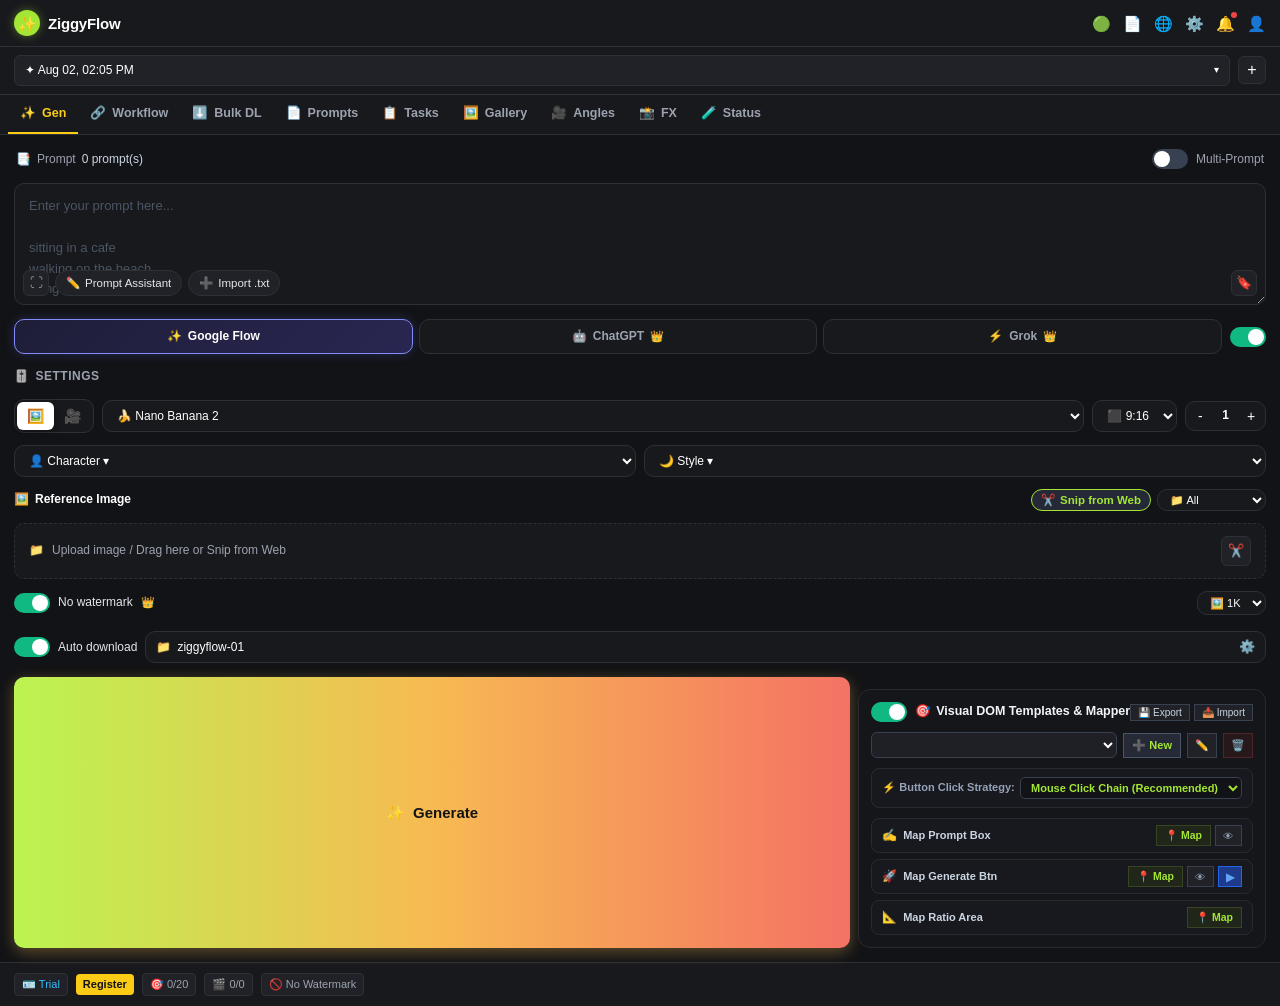
==== ui/index.html @ e0149fcb "Fix: Visual DOM Mapper message routing, true mouse event capture, and tab auto-focus" ====
<!DOCTYPE html>
<html lang="en">
<head>
  <meta charset="UTF-8" />
  <meta name="viewport" content="width=device-width, initial-scale=1.0" />
  <title>ZiggyFlow Pro</title>
  <link rel="stylesheet" href="css/app.css" />
  <link rel="stylesheet" href="css/workflow.css" />
</head>
<body>
  <!-- Header Bar -->
  <header class="app-header">
    <div class="brand-section">
      <div class="brand-icon">✨</div>
      <span class="brand-name">ZiggyFlow</span>
    </div>
    <div class="header-icons">
      <div class="header-icon-btn" id="hdr-btn-toggle" title="Flow Status">🟢</div>
      <div class="header-icon-btn" id="hdr-btn-docs" title="Logs / Presets">📄</div>
      <div class="header-icon-btn" id="hdr-btn-web" title="Web & Cloud Sync">🌐</div>
      <div class="header-icon-btn" id="hdr-btn-settings" title="Settings">⚙️</div>
      <div class="header-icon-btn" id="hdr-btn-bell" title="Notifications">
        🔔
        <div class="header-dot"></div>
      </div>
      <div class="header-icon-btn" id="hdr-btn-profile" title="Account Profile">👤</div>
    </div>
  </header>

  <!-- Project / Session Bar -->
  <div class="project-bar">
    <div class="project-dropdown" id="btn-project-dropdown">
      <span id="active-project-label">✦ Aug 02, 02:05 PM</span>
      <span style="font-size:10px;">▾</span>
    </div>
    <div class="btn-add-project" id="btn-create-project" title="Create / Open New Project">+</div>

    <!-- Floating Project Dropdown Menu -->
    <div class="project-dropdown-menu" id="project-dropdown-menu" style="display:none;"></div>
  </div>

  <!-- Warning Banners -->
  <div id="flow-tab-alert" class="banner-alert banner-warning" style="display:none;">
    <div style="display:flex;align-items:center;gap:6px;">
      <span>⚠️</span>
      <span id="flow-tab-alert-text">Detected 2 Flow tabs. Extension only works correctly with 1 tab.</span>
    </div>
    <div style="display:flex;align-items:center;gap:6px;">
      <button class="btn-alert-action" id="btn-close-duplicate-tabs">Close other tabs</button>
      <span class="btn-alert-close" id="btn-dismiss-tab-alert">✕</span>
    </div>
  </div>

  <!-- Main Navigation Tabs -->
  <nav class="main-nav-tabs">
    <div class="nav-tab-btn active" data-tab="gen">
      <span>✨</span>
      <span>Gen</span>
    </div>
    <div class="nav-tab-btn" data-tab="workflow">
      <span>🔗</span>
      <span>Workflow</span>
    </div>
    <div class="nav-tab-btn" data-tab="bulk">
      <span>⬇️</span>
      <span>Bulk DL</span>
    </div>
    <div class="nav-tab-btn" data-tab="prompts">
      <span>📄</span>
      <span>Prompts</span>
    </div>
    <div class="nav-tab-btn" data-tab="tasks">
      <span>📋</span>
      <span>Tasks</span>
    </div>
    <div class="nav-tab-btn" data-tab="gallery">
      <span>🖼️</span>
      <span>Gallery</span>
    </div>
    <div class="nav-tab-btn" data-tab="angles">
      <span>🎥</span>
      <span>Angles</span>
    </div>
    <div class="nav-tab-btn" data-tab="effects">
      <span>📸</span>
      <span>FX</span>
    </div>
    <div class="nav-tab-btn" data-tab="diagnostics">
      <span>🧪</span>
      <span>Status</span>
    </div>
  </nav>

  <!-- Content Panes -->
  <main class="tab-content-area">

    <!-- 1. GEN TAB (Matching ZiggyFlow Screenshot) -->
    <section id="tab-gen" class="tab-pane active">
      
      <!-- Prompt Header Row -->
      <div class="prompt-header-row">
        <div class="prompt-count-badge">
          <span>📑</span>
          <span>Prompt</span>
          <span id="prompt-count-label" style="color:#cbd5e1;">0 prompt(s)</span>
        </div>
        <div class="multi-prompt-toggle-wrap" id="multi-prompt-toggle-wrap">
          <div class="provider-toggle-switch" id="toggle-multi-prompt"></div>
          <span>Multi-Prompt</span>
        </div>
      </div>

      <!-- Prompt Textarea with Chips inside -->
      <div class="prompt-container">
        <textarea id="gen-prompt-input" class="prompt-textarea" placeholder="Enter your prompt here...&#10;&#10;sitting in a cafe&#10;walking on the beach&#10;flying in space"></textarea>
        
        <div class="prompt-toolbar">
          <div class="prompt-chips-left">
            <div class="chip-icon-only" id="chip-btn-snip" title="Snip Reference Image from Web">⛶</div>
            <div class="chip-btn" id="chip-btn-assistant">
              <span>✏️</span>
              <span>Prompt Assistant</span>
            </div>
            <div class="chip-btn" id="chip-btn-import">
              <span>➕</span>
              <span>Import .txt</span>
              <input type="file" id="gen-file-import" accept=".txt,.csv" style="display:none;" />
            </div>
          </div>
          <div class="chip-icon-only" id="chip-btn-save-tpl" title="Save as Prompt Template">🔖</div>
        </div>
      </div>

      <!-- Provider Row -->
      <div class="provider-row">
        <div class="provider-pills">
          <div class="provider-pill active active-flow" data-provider="flow">
            <span>✨</span>
            <span>Google Flow</span>
          </div>
          <div class="provider-pill" data-provider="chatgpt">
            <span>🤖</span>
            <span>ChatGPT</span>
            <span class="crown-badge">👑</span>
          </div>
          <div class="provider-pill" data-provider="grok">
            <span>⚡</span>
            <span>Grok</span>
            <span class="crown-badge">👑</span>
          </div>
        </div>
        <div class="provider-toggle-switch active" id="provider-auto-toggle" title="Auto Multi-AI Mode"></div>
      </div>

      <!-- Settings Section Header -->
      <div class="section-title">
        <span>🎚️</span>
        <span>Settings</span>
      </div>

      <!-- ============================================== -->
      <!-- A. IMAGE GENERATION CONTROLS (Active by default) -->
      <!-- ============================================== -->
      <div id="image-mode-controls" style="display:flex;flex-direction:column;gap:12px;">
        <!-- Row 1: Media Toggle, Model, Aspect Ratio, Stepper -->
        <div class="control-row">
          <div class="media-type-toggle">
            <button class="media-type-btn active" id="btn-type-image" title="Image Generation">🖼️</button>
            <button class="media-type-btn" id="btn-type-video-trigger" title="Video Generation">🎥</button>
          </div>

          <select class="select-control" id="select-model-image" style="flex:1;">
            <option value="Nano Banana 2" selected>🍌 Nano Banana 2</option>
            <option value="Nano Banana Pro">🍌 Nano Banana Pro</option>
            <option value="GPT Image 2">🤖 GPT Image 2</option>
            <option value="Grok Imagine">⚡ Grok Imagine</option>
          </select>

          <select class="select-control" id="select-aspect-ratio-image" style="width:85px;">
            <option value="9:16" selected>⬛ 9:16</option>
            <option value="16:9">⬛ 16:9</option>
            <option value="1:1">⬛ 1:1</option>
            <option value="4:3">⬛ 4:3</option>
            <option value="21:9">⬛ 21:9</option>
          </select>

          <div class="stepper-control">
            <button class="stepper-btn" id="stepper-minus-img">-</button>
            <span class="stepper-val" id="stepper-value-img">1</span>
            <button class="stepper-btn" id="stepper-plus-img">+</button>
          </div>
        </div>

        <!-- Row 2: Character & Style -->
        <div class="control-row">
          <select class="select-control" id="select-character-image" style="flex:1;">
            <option value="">👤 Character ▾</option>
            <option value="elder_isaac">Elder Isaac</option>
            <option value="cyberpunk_girl">Cyberpunk Operative</option>
            <option value="samurai">Ronin Samurai</option>
            <option value="astronaut">Space Explorer</option>
          </select>

          <select class="select-control" id="select-style-image" style="flex:1;">
            <option value="">🌙 Style ▾</option>
            <option value="cinematic">Cinematic 35mm</option>
            <option value="neon_cyberpunk">Neon Cyberpunk</option>
            <option value="ghibli">Studio Ghibli</option>
            <option value="photorealistic">8K Photorealism</option>
            <option value="dark_fantasy">Dark Fantasy</option>
          </select>
        </div>

        <!-- Row 3: Reference Images Dropzone -->
        <div class="reference-section-header">
          <div style="font-size:12px;font-weight:700;display:flex;align-items:center;gap:6px;">
            <span>🖼️</span>
            <span>Reference Image</span>
          </div>
          <div style="display:flex;align-items:center;gap:6px;">
            <button class="chip-btn" id="btn-snip-reference-img" style="background:#252836;border-color:#a3e635;color:#a3e635;padding:3px 9px;font-weight:700;" title="Snip Reference Image from Web">
              <span>✂️</span>
              <span>Snip from Web</span>
            </button>
            <select class="select-control" id="select-album-filter-img" style="padding:3px 8px;font-size:11px;">
              <option value="All">📁 All</option>
              <option value="Default">📁 Default</option>
              <option value="Characters">📁 Characters</option>
            </select>
          </div>
        </div>

        <div class="dropzone-box" id="dropzone-upload-img">
          <div class="dropzone-text" id="dropzone-content-img">
            <span>📁</span>
            <span id="dropzone-label-img">Upload image / Drag here or Snip from Web</span>
            <input type="file" id="dropzone-file-input-img" accept="image/*" style="display:none;" />
          </div>
          <div style="display:flex;gap:6px;align-items:center;">
            <div class="dropzone-snip-btn" id="dropzone-snip-btn-img" title="Snip from Web Page">✂️</div>
          </div>
        </div>

        <!-- Row 4: Download Settings Bar -->
        <div class="download-bar">
          <div class="toggle-switch-wrapper">
            <div class="provider-toggle-switch active" id="toggle-watermark-img"></div>
            <span>No watermark</span>
            <span class="crown-badge">👑</span>
          </div>

          <select class="select-control" id="select-resolution-img" style="padding:4px 8px;font-size:11px;">
            <option value="1K" selected>🖼️ 1K</option>
            <option value="2K">🖼️ 2K</option>
            <option value="4K">🖼️ 4K</option>
          </select>
        </div>
      </div>

      <!-- ============================================== -->
      <!-- B. VIDEO GENERATION CONTROLS (Active when Video chosen) -->
      <!-- ============================================== -->
      <div id="video-mode-controls" style="display:none;flex-direction:column;gap:12px;">
        <!-- Row 1: Media Toggle & Video Model -->
        <div class="control-row">
          <div class="media-type-toggle">
            <button class="media-type-btn" id="btn-type-image-trigger" title="Image Generation">🖼️</button>
            <button class="media-type-btn active" id="btn-type-video" title="Video Generation">🎥</button>
          </div>

          <select class="select-control" id="select-model-video" style="flex:1;">
            <option value="Omni Flash" selected>Omni Flash</option>
            <option value="Veo 3.1 Quality">Veo 3.1 Quality</option>
            <option value="Veo 3.1 Fast">Veo 3.1 Fast</option>
            <option value="Veo 3.1 Lite">Veo 3.1 Lite</option>
            <option value="Grok Aurora Video">Grok Aurora Video</option>
          </select>
        </div>

        <!-- Row 2: Framing Mode, Duration, Aspect Ratio, Stepper -->
        <div class="control-row">
          <select class="select-control" id="select-framing-mode" style="flex:1;">
            <option value="Frames" selected>Frames ▾</option>
            <option value="Text-to-Video">Text to Video</option>
            <option value="Image-to-Video">Image to Video</option>
            <option value="Extend">Extend Clip</option>
          </select>

          <select class="select-control" id="select-duration" style="width:70px;">
            <option value="4s">4s</option>
            <option value="6s" selected>6s</option>
            <option value="8s">8s</option>
            <option value="10s">10s</option>
            <option value="12s">12s</option>
          </select>

          <select class="select-control" id="select-aspect-ratio-video" style="width:85px;">
            <option value="9:16" selected>⬛ 9:16</option>
            <option value="16:9">⬛ 16:9</option>
            <option value="1:1">⬛ 1:1</option>
            <option value="21:9">⬛ 21:9</option>
          </select>

          <div class="stepper-control">
            <button class="stepper-btn" id="stepper-minus-vid">-</button>
            <span class="stepper-val" id="stepper-value-vid">1</span>
            <button class="stepper-btn" id="stepper-plus-vid">+</button>
          </div>
        </div>

        <!-- Row 3: Character, Voice, Style -->
        <div class="control-row">
          <select class="select-control" id="select-character-video" style="flex:1;">
            <option value="">👤 Character ▾</option>
            <option value="elder_isaac">Elder Isaac</option>
            <option value="cyberpunk_girl">Cyberpunk Heroine</option>
            <option value="samurai">Ronin Samurai</option>
            <option value="astronaut">Space Explorer</option>
          </select>

          <select class="select-control" id="select-voice-video" style="flex:1;">
            <option value="random">🔊 Random voice ▾</option>
            <option value="male_narrator">🎙️ Male Narrator</option>
            <option value="female_cinematic">🎙️ Female Cinematic</option>
            <option value="deep_voice">🎙️ Deep Dramatic</option>
            <option value="whisper">🎙️ Soft Whisper</option>
            <option value="energetic">🎙️ Energetic Host</option>
          </select>

          <select class="select-control" id="select-style-video" style="flex:1;">
            <option value="">🌙 Style ▾</option>
            <option value="cinematic">Cinematic 35mm</option>
            <option value="neon_cyberpunk">Neon Cyberpunk</option>
            <option value="ghibli">Studio Ghibli</option>
            <option value="photorealistic">8K Photorealism</option>
            <option value="dark_fantasy">Dark Fantasy</option>
          </select>
        </div>

        <!-- Video Frames Section -->
        <div class="reference-section-header">
          <div style="font-size:12px;font-weight:700;display:flex;align-items:center;gap:6px;">
            <span>🎞️</span>
            <span>Video Frames & Reference</span>
          </div>
          <div style="display:flex;align-items:center;gap:6px;">
            <button class="chip-btn" id="btn-snip-reference-vid" style="background:#252836;border-color:#a3e635;color:#a3e635;padding:3px 9px;font-weight:700;" title="Snip Reference Image from Web">
              <span>✂️</span>
              <span>Snip from Web</span>
            </button>
          </div>
        </div>

        <div style="font-size:11.5px;color:var(--text-gray);margin-top:-6px;">
          Reference Images (<span id="ref-image-count-vid">0</span>)
        </div>

        <!-- Main Video Reference Dropzone -->
        <div class="dropzone-box" id="dropzone-upload-vid">
          <div class="dropzone-text" id="dropzone-content-vid">
            <span>📁</span>
            <span id="dropzone-label-vid">Upload reference / Drag here or Snip from Web</span>
            <input type="file" id="dropzone-file-input-vid" accept="image/*" style="display:none;" />
          </div>
          <div style="display:flex;gap:6px;align-items:center;">
            <div class="dropzone-snip-btn" id="dropzone-snip-btn-vid" title="Snip from Web Page">✂️</div>
          </div>
        </div>

        <!-- START & END Keyframe Box Row -->
        <div class="keyframe-row">
          <!-- START FRAME -->
          <div class="keyframe-box">
            <div class="keyframe-header">
              <span>⛶ START</span>
            </div>
            <div class="keyframe-dashed-slot" id="slot-start-frame">
              <span style="font-size:14px;">➕</span>
              <span>Add</span>
              <input type="file" id="input-start-frame" accept="image/*" style="display:none;" />
            </div>
          </div>

          <!-- END FRAME -->
          <div class="keyframe-box">
            <div class="keyframe-header">
              <span>⛶ END</span>
            </div>
            <div class="keyframe-dashed-slot" id="slot-end-frame">
              <span style="font-size:14px;">➕</span>
              <span>Add</span>
              <input type="file" id="input-end-frame" accept="image/*" style="display:none;" />
            </div>
          </div>
        </div>

        <!-- Video Download Bar -->
        <div class="download-bar">
          <div class="toggle-switch-wrapper">
            <div class="provider-toggle-switch active" id="toggle-watermark-vid"></div>
            <span>No watermark</span>
            <span class="crown-badge">👑</span>
          </div>

          <select class="select-control" id="select-resolution-vid" style="padding:4px 8px;font-size:11px;">
            <option value="720p">🎥 720p</option>
            <option value="1080p">🎥 1080p</option>
            <option value="2K">🎥 2K</option>
            <option value="4K" selected>🎥 4K</option>
          </select>
        </div>
      </div>

      <!-- ============================================== -->
      <!-- C. SHARED AUTO-DOWNLOAD BAR (Interactive & Error-free) -->
      <!-- ============================================== -->
      <div class="download-bar" style="margin-top:2px;">
        <div class="toggle-switch-wrapper" id="toggle-auto-download-wrap">
          <div class="provider-toggle-switch active" id="toggle-auto-download"></div>
          <span>Auto download</span>
        </div>

        <div class="folder-input-pill">
          <span>📁</span>
          <input type="text" id="input-subfolder" value="ziggyflow-01" placeholder="Folder name..." />
          <span style="cursor:pointer;font-size:13px;" id="btn-folder-settings" title="Folder Settings">⚙️</span>
        </div>
      </div>

      <!-- Subfolder Settings Drawer (Toggled by ⚙️) -->
      <div id="subfolder-settings-drawer" class="subfolder-settings-drawer" style="display:none;">
        <div style="font-weight:700;display:flex;justify-content:space-between;">
          <span>📁 Download Organization Settings</span>
          <span style="cursor:pointer;" id="btn-close-drawer">✕</span>
        </div>
        <div>
          <label style="color:var(--text-gray);font-size:11px;">Naming Template:</label>
          <input type="text" id="input-naming-template" value="[Date]_[Project]_[Prompt]_[Index]" class="select-control" style="width:100%;margin-top:4px;" />
        </div>
        <div style="display:flex;gap:8px;">
          <button class="btn btn-sm btn-primary" id="btn-save-drawer-settings" style="flex:1;">Save Settings</button>
        </div>
      </div>

      <!-- Big Glowing Generate & Stop Button Group -->
      <div style="display:flex;gap:8px;align-items:stretch;">
        <button class="btn-generate-main" id="btn-generate-main" style="flex:1;">
          <span>✨</span>
          <span id="btn-generate-text">Generate</span>
        </button>
        <button class="btn-stop-main" id="btn-stop-main" title="Stop & Cancel Generation" style="display:none;">
          <span>⏹️</span>
          <span>Stop</span>
        </button>
      <!-- Visual DOM Template & Element Mapper Studio -->
      <div class="element-mapper-box" style="background:#15161a;border:1px solid #282a32;border-radius:12px;padding:12px;margin-top:12px;display:flex;flex-direction:column;gap:10px;">
        <div style="display:flex;justify-content:space-between;align-items:center;">
          <div style="display:flex;align-items:center;gap:8px;">
            <div class="provider-toggle-switch active" id="toggle-manual-mapping" title="Turn ON/OFF Custom DOM Mapping"></div>
            <span style="font-size:12.5px;font-weight:700;color:#f1f5f9;display:flex;align-items:center;gap:5px;">
              <span>🎯</span> <span>Visual DOM Templates & Mapper</span>
            </span>
          </div>
          <div style="display:flex;gap:4px;">
            <button class="btn btn-sm" id="btn-export-templates" style="background:#202227;border:1px solid #374151;color:#cbd5e1;padding:2px 7px;font-size:10px;cursor:pointer;" title="Export Templates JSON">💾 Export</button>
            <button class="btn btn-sm" id="btn-import-templates" style="background:#202227;border:1px solid #374151;color:#cbd5e1;padding:2px 7px;font-size:10px;cursor:pointer;" title="Import Templates JSON">📥 Import</button>
          </div>
        </div>
        
        <div id="manual-mapping-controls" style="display:flex;flex-direction:column;gap:10px;">
          <!-- Template Selector Bar -->
          <div style="display:flex;gap:6px;align-items:center;">
            <select id="select-dom-template" class="select-control" style="flex:1;font-size:11.5px;padding:5px 8px;background:#1e2026;border:1px solid #374151;color:#fff;border-radius:6px;"></select>
            <button class="btn btn-sm" id="btn-new-template" style="background:#262a36;border:1px solid #475569;color:#a3e635;padding:5px 8px;font-size:11px;font-weight:700;cursor:pointer;" title="Create New Template">➕ New</button>
            <button class="btn btn-sm" id="btn-rename-template" style="background:#202227;border:1px solid #374151;color:#94a3b8;padding:5px 7px;font-size:11px;cursor:pointer;" title="Rename Template">✏️</button>
            <button class="btn btn-sm" id="btn-delete-template" style="background:#27181c;border:1px solid #4d252a;color:#ef4444;padding:5px 7px;font-size:11px;cursor:pointer;" title="Delete Template">🗑️</button>
          </div>

          <!-- Click Strategy Selector -->
          <div style="background:#18191f;border:1px solid #282a32;border-radius:8px;padding:8px 10px;display:flex;justify-content:space-between;align-items:center;">
            <span style="font-size:11px;color:#94a3b8;font-weight:600;">⚡ Button Click Strategy:</span>
            <select id="select-click-strategy" style="background:#121316;border:1px solid #374151;color:#a3e635;font-size:11px;font-weight:700;border-radius:5px;padding:3px 6px;">
              <option value="standard">Mouse Click Chain (Recommended)</option>
              <option value="coords">Physical Coordinate Click (X,Y %)</option>
              <option value="enter">Keyboard Enter Keystroke</option>
              <option value="double">Double Click / Trigger</option>
            </select>
          </div>

          <!-- Mapping Slots Rows -->
          <div style="display:flex;flex-direction:column;gap:6px;">
            <!-- Slot 1: Prompt Box -->
            <div style="background:#18191f;border:1px solid #282a32;border-radius:8px;padding:6px 10px;display:flex;justify-content:space-between;align-items:center;">
              <div style="display:flex;align-items:center;gap:6px;overflow:hidden;">
                <span style="font-size:12px;">✍️</span>
                <span id="label-mapped-prompt" style="font-size:11px;font-weight:600;color:#cbd5e1;white-space:nowrap;overflow:hidden;text-overflow:ellipsis;max-width:140px;">Map Prompt Box</span>
              </div>
              <div style="display:flex;gap:4px;">
                <button class="btn btn-sm" id="btn-pick-prompt" style="background:#202619;border:1px solid #384523;color:#a3e635;padding:3px 8px;font-size:10.5px;font-weight:700;cursor:pointer;">📍 Map</button>
                <button class="btn btn-sm" id="btn-test-highlight-prompt" style="background:#202227;border:1px solid #374151;color:#94a3b8;padding:3px 7px;font-size:10.5px;cursor:pointer;" title="Test Highlight on page">👁</button>
              </div>
            </div>

            <!-- Slot 2: Generate Button -->
            <div style="background:#18191f;border:1px solid #282a32;border-radius:8px;padding:6px 10px;display:flex;justify-content:space-between;align-items:center;">
              <div style="display:flex;align-items:center;gap:6px;overflow:hidden;">
                <span style="font-size:12px;">🚀</span>
                <span id="label-mapped-generate" style="font-size:11px;font-weight:600;color:#cbd5e1;white-space:nowrap;overflow:hidden;text-overflow:ellipsis;max-width:140px;">Map Generate Btn</span>
              </div>
              <div style="display:flex;gap:4px;">
                <button class="btn btn-sm" id="btn-pick-generate" style="background:#202619;border:1px solid #384523;color:#a3e635;padding:3px 8px;font-size:10.5px;font-weight:700;cursor:pointer;">📍 Map</button>
                <button class="btn btn-sm" id="btn-test-highlight-gen" style="background:#202227;border:1px solid #374151;color:#94a3b8;padding:3px 7px;font-size:10.5px;cursor:pointer;" title="Test Highlight on page">👁</button>
                <button class="btn btn-sm" id="btn-test-click-gen" style="background:#1e3a8a;border:1px solid #2563eb;color:#60a5fa;padding:3px 7px;font-size:10.5px;font-weight:700;cursor:pointer;" title="Test Click button">▶</button>
              </div>
            </div>

            <!-- Slot 3: Aspect Ratio -->
            <div style="background:#18191f;border:1px solid #282a32;border-radius:8px;padding:6px 10px;display:flex;justify-content:space-between;align-items:center;">
              <div style="display:flex;align-items:center;gap:6px;overflow:hidden;">
                <span style="font-size:12px;">📐</span>
                <span id="label-mapped-ratio" style="font-size:11px;font-weight:600;color:#cbd5e1;white-space:nowrap;overflow:hidden;text-overflow:ellipsis;max-width:140px;">Map Ratio Area</span>
              </div>
              <div style="display:flex;gap:4px;">
                <button class="btn btn-sm" id="btn-pick-ratio" style="background:#202619;border:1px solid #384523;color:#a3e635;padding:3px 8px;font-size:10.5px;font-weight:700;cursor:pointer;">📍 Map</button>
              </div>
            </div>
          </div>
        </div>
      </div>
    </section>

    <!-- 2. WORKFLOW TAB -->
    <section id="tab-workflow" class="tab-pane">
      <div class="workflow-toolbar" style="margin-bottom:8px;">
        <div style="display:flex;gap:6px;">
          <button class="btn btn-sm btn-primary" id="wf-btn-add-node">➕ Add Node</button>
          <button class="btn btn-sm btn-secondary" id="wf-btn-clear">Clear</button>
          <button class="btn btn-sm btn-secondary" id="wf-btn-export">Export</button>
          <button class="btn btn-sm btn-secondary" id="wf-btn-import">Import</button>
        </div>
        <div style="display:flex;gap:6px;">
          <button class="btn btn-sm btn-secondary" id="wf-btn-sim-run">🧪 Test</button>
          <button class="btn btn-sm btn-success" id="wf-btn-run">▶ Run Live</button>
        </div>
      </div>

      <div class="node-palette" id="wf-palette" style="display:none;">
        <div style="font-size:11px;font-weight:700;color:#94a3b8;text-transform:uppercase;">Add Pipeline Node</div>
        <div class="palette-item" data-node-type="generator_flow">🎬 Google Flow (Omni Flash / Veo 3.1)</div>
        <div class="palette-item" data-node-type="generator_chatgpt">🎨 ChatGPT (GPT Image 2)</div>
        <div class="palette-item" data-node-type="generator_grok">⚡ Grok (Aurora Video)</div>
        <div class="palette-item" data-node-type="enhancer">🤖 AI Prompt Enhancer</div>
        <div class="palette-item" data-node-type="download">⬇️ Auto 4K Download</div>
      </div>

      <div class="workflow-pane-container">
        <div class="workflow-canvas-container" id="wf-canvas-container">
          <div class="workflow-canvas" id="wf-canvas">
            <svg class="workflow-svg-layer" id="wf-svg-layer"></svg>
          </div>
        </div>
      </div>
    </section>

    <!-- 3. BULK DOWNLOAD TAB -->
    <section id="tab-bulk" class="tab-pane">
      <div style="background:var(--bg-panel);border:1px solid var(--border-color);border-radius:10px;padding:12px;display:flex;flex-direction:column;gap:10px;">
        <div style="display:flex;justify-content:space-between;align-items:center;">
          <div style="font-weight:700;font-size:13px;">⬇️ Bulk 4K Media Harvester</div>
          <button class="btn btn-sm btn-primary" id="bulk-btn-scan">🔍 Scan Page Media</button>
        </div>
        <div style="display:flex;justify-content:space-between;align-items:center;border-top:1px solid var(--border-color);padding-top:8px;">
          <div style="display:flex;gap:6px;">
            <button class="btn btn-sm btn-secondary" id="bulk-btn-select-all">Select All</button>
            <button class="btn btn-sm btn-secondary" id="bulk-btn-deselect-all">Deselect</button>
          </div>
          <span class="badge" id="bulk-selected-count" style="background:#20283e;color:#38bdf8;">0 Selected</span>
        </div>
        <div class="folder-input-pill">
          <span>📁 Save into:</span>
          <input type="text" id="bulk-subfolder-input" value="ziggyflow-01" />
        </div>
        <div class="grid-2" id="bulk-media-grid" style="max-height:220px;overflow-y:auto;gap:8px;padding-right:2px;"></div>
        <button class="btn btn-success" id="bulk-btn-download-selected" style="width:100%;">
          ⬇️ Download All Selected Media (4K)
        </button>
        <div id="bulk-download-progress" style="font-size:11px;color:var(--accent-green);text-align:center;font-weight:600;"></div>
      </div>
    </section>

    <!-- 4. PROMPTS TAB -->
    <section id="tab-prompts" class="tab-pane">
      <div style="display:flex;gap:8px;margin-bottom:10px;">
        <input type="text" id="tpl-search-input" class="select-control" style="flex:1;" placeholder="🔍 Search 100+ prompt templates..." />
      </div>
      <div class="grid-2" id="templates-grid" style="gap:10px;"></div>
    </section>

    <!-- 5. TASKS TAB -->
    <section id="tab-tasks" class="tab-pane">
      <div style="display:flex;justify-content:space-between;align-items:center;margin-bottom:10px;">
        <div style="font-weight:700;font-size:13px;">📋 Smart Tasks & Queue</div>
        <button class="btn btn-sm btn-success" id="task-btn-run-all">⚡ Run All</button>
      </div>
      <div id="smart-tasks-container"></div>
    </section>

    <!-- 6. GALLERY TAB -->
    <section id="tab-gallery" class="tab-pane">
      <div class="grid-3" id="album-gallery-grid" style="gap:10px;"></div>
    </section>

    <!-- 7. ANGLES TAB -->
    <section id="tab-angles" class="tab-pane">
      <div style="background:var(--bg-panel);border:1px solid var(--border-color);border-radius:10px;padding:12px;text-align:center;">
        <canvas id="angle-compass-canvas" width="280" height="160" style="background:#0b0f19;border-radius:8px;"></canvas>
        <button class="btn btn-primary" id="angle-btn-generate-batch" style="width:100%;margin-top:8px;">
          ⚡ Generate 8 Turnaround Angles
        </button>
      </div>
    </section>

    <!-- 8. FX TAB -->
    <section id="tab-effects" class="tab-pane">
      <div class="grid-2" id="fx-grid-container" style="gap:8px;"></div>
    </section>

    <!-- 9. STATUS TAB -->
    <section id="tab-diagnostics" class="tab-pane">
      <div style="background:var(--bg-panel);border:1px solid var(--border-color);border-radius:10px;padding:12px;">
        <div style="display:flex;justify-content:space-between;align-items:center;margin-bottom:10px;">
          <div style="font-weight:700;">🌐 Active AI Platform Detection</div>
          <div style="display:flex;gap:6px;">
            <button class="btn btn-sm btn-primary" id="diag-btn-force-connect">🔌 Connect Tab</button>
            <button class="btn btn-sm btn-secondary" id="diag-btn-refresh">🔄 Refresh</button>
          </div>
        </div>
        <div id="diag-status-container"></div>
      </div>

      <div style="background:var(--bg-panel);border:1px solid var(--border-color);border-radius:10px;padding:12px;margin-top:10px;">
        <div style="display:flex;justify-content:space-between;align-items:center;margin-bottom:8px;">
          <div style="font-weight:700;">🧪 Self-Diagnostics Suite</div>
          <button class="btn btn-sm btn-primary" id="diag-btn-self-test">Run Test</button>
        </div>
        <div id="diag-test-log" style="background:#0b0f19;border-radius:6px;padding:10px;min-height:100px;font-family:monospace;font-size:11px;color:#cbd5e1;max-height:160px;overflow-y:auto;"></div>
      </div>
    </section>

  </main>

  <!-- Bottom Status Footer Bar (Matching Screenshot) -->
  <footer class="app-footer-bar">
    <div class="footer-badges">
      <div class="footer-badge trial">🪪 Trial</div>
      <div class="footer-badge register" id="btn-register">Register</div>
      <div class="footer-badge" id="footer-gen-count">🎯 0/20</div>
      <div class="footer-badge" id="footer-video-count">🎬 0/0</div>
      <div class="footer-badge">🚫 No Watermark</div>
    </div>
  </footer>

  <!-- Confirm Run Modal (Matching TobyFlow Experience) -->
  <div id="modal-confirm-run" class="modal-backdrop" style="display:none;">
    <div class="modal-card">
      <div class="modal-header">
        <div style="display:flex;align-items:center;gap:8px;">
          <span style="font-weight:700;font-size:14px;color:#fff;">Confirm Run</span>
        </div>
        <span class="modal-close" id="btn-confirm-run-close">✕</span>
      </div>

      <div class="modal-body">
        <!-- Prompts Count Row -->
        <div class="confirm-row">
          <span class="confirm-label">Prompts</span>
          <span class="badge-prompts-count" id="confirm-prompts-count">1</span>
        </div>

        <!-- Provider Tag Row -->
        <div class="confirm-provider-card" id="confirm-provider-tag">
          <div style="display:flex;align-items:center;gap:6px;">
            <span style="color:#38bdf8;">✦</span>
            <span style="font-weight:700;color:#fff;" id="confirm-provider-name">Google Flow</span>
            <span class="badge-tag" id="confirm-media-type">Image</span>
          </div>
          <span class="badge-ready">✓ Ready</span>
        </div>

        <!-- Ratio Setting -->
        <div class="confirm-row">
          <span class="confirm-label">Ratio</span>
          <select class="confirm-select" id="confirm-select-ratio">
            <option value="16:9">⬛ 16:9</option>
            <option value="9:16">📱 9:16</option>
            <option value="1:1">⬛ 1:1</option>
            <option value="4:3">⬛ 4:3</option>
            <option value="3:4">📱 3:4</option>
            <option value="21:9">⬛ 21:9</option>
          </select>
        </div>

        <!-- Quantity Stepper -->
        <div class="confirm-row">
          <span class="confirm-label">Quantity</span>
          <div class="confirm-stepper">
            <button class="confirm-step-btn" id="confirm-stepper-minus">-</button>
            <span class="confirm-step-val" id="confirm-stepper-val">1</span>
            <button class="confirm-step-btn" id="confirm-stepper-plus">+</button>
          </div>
        </div>

        <!-- Download Option -->
        <div class="confirm-row">
          <span class="confirm-label">Download</span>
          <select class="confirm-select" id="confirm-select-download">
            <option value="No">No</option>
            <option value="Auto 4K" selected>Auto 4K</option>
            <option value="Auto 2K">Auto 2K</option>
            <option value="Auto Original">Auto Original</option>
          </select>
        </div>

        <!-- Flow Submit Mode Selection -->
        <div class="confirm-section-title">FLOW SUBMIT MODE</div>
        <div class="confirm-mode-grid">
          <button type="button" class="btn-mode-choice active" id="btn-mode-auto">
            <div class="mode-title">⚡ Auto submit</div>
            <div class="mode-desc">ZiggyFlow auto-clicks submit after filling prompt + refs</div>
          </button>
          <button type="button" class="btn-mode-choice" id="btn-mode-manual">
            <div class="mode-title">⏱ Manual Submit</div>
            <div class="mode-desc">You press Enter / click Submit on page with helper tooltip</div>
          </button>
        </div>
      </div>

      <div class="modal-footer">
        <button type="button" class="btn-modal-cancel" id="btn-confirm-run-cancel">Cancel</button>
        <button type="button" class="btn-modal-run" id="btn-confirm-run-execute">▷ Run</button>
      </div>
    </div>
  </div>

  <div id="toast-container"></div>

  <!-- Scripts -->
  <script src="js/bulk-downloader.js"></script>
  <script src="js/workflow-builder.js"></script>
  <script src="js/batch-generator.js"></script>
  <script src="js/smart-tasks.js"></script>
  <script src="js/prompt-templates.js"></script>
  <script src="js/album-manager.js"></script>
  <script src="js/multi-angle.js"></script>
  <script src="js/image-effects.js"></script>
  <script src="js/prompt-enhancer.js"></script>
  <script src="js/telegram-settings.js"></script>
  <script src="js/diagnostics.js"></script>
  <script src="js/settings.js"></script>
  <script src="js/dom-templates.js"></script>
  <script src="js/flow-connector.js"></script>
  <script src="js/app.js"></script>
</body>
</html>
---- ui/css/app.css ----
:root {
  --bg-dark: #121316;
  --bg-panel: #18191d;
  --bg-card: #202227;
  --bg-input: #151619;
  --bg-hover: #2a2c33;
  --border-color: #2e3038;
  --border-light: rgba(255, 255, 255, 0.08);
  --text-white: #ffffff;
  --text-gray: #9ca3af;
  --text-muted: #6b7280;
  --accent-green: #a3e635;
  --accent-yellow: #facc15;
  --accent-orange: #fb923c;
  --accent-purple: #a855f7;
  --accent-blue: #38bdf8;
  --btn-gradient: linear-gradient(90deg, #bbf451 0%, #f7ba52 50%, #f47264 100%);
  --radius-sm: 6px;
  --radius-md: 10px;
  --radius-lg: 14px;
}

* {
  box-sizing: border-box;
  margin: 0;
  padding: 0;
}

body {
  font-family: -apple-system, BlinkMacSystemFont, "Segoe UI", Roboto, "Helvetica Neue", Arial, sans-serif;
  background-color: var(--bg-dark);
  color: var(--text-white);
  min-height: 100vh;
  width: 100%;
  overflow-x: hidden;
  font-size: 13px;
  line-height: 1.4;
  user-select: none;
}

/* Scrollbar */
::-webkit-scrollbar {
  width: 5px;
  height: 5px;
}
::-webkit-scrollbar-track {
  background: var(--bg-dark);
}
::-webkit-scrollbar-thumb {
  background: #374151;
  border-radius: 4px;
}

/* App Header */
.app-header {
  background: var(--bg-panel);
  border-bottom: 1px solid var(--border-color);
  padding: 10px 14px;
  display: flex;
  align-items: center;
  justify-content: space-between;
}

.brand-section {
  display: flex;
  align-items: center;
  gap: 8px;
}

.brand-icon {
  width: 26px;
  height: 26px;
  border-radius: 50%;
  background: #a3e635;
  color: #121316;
  display: flex;
  align-items: center;
  justify-content: center;
  font-size: 15px;
  font-weight: 800;
  box-shadow: 0 0 10px rgba(163, 230, 53, 0.4);
}

.brand-name {
  font-size: 15px;
  font-weight: 700;
  color: #fff;
  letter-spacing: -0.2px;
}

.header-icons {
  display: flex;
  align-items: center;
  gap: 12px;
  color: var(--text-gray);
  font-size: 15px;
}

.header-icon-btn {
  cursor: pointer;
  transition: color 0.15s, transform 0.15s;
  display: flex;
  align-items: center;
  justify-content: center;
  position: relative;
}

.header-icon-btn:hover {
  color: #fff;
  transform: scale(1.08);
}

.header-dot {
  width: 6px;
  height: 6px;
  border-radius: 50%;
  background: #ef4444;
  position: absolute;
  top: -1px;
  right: -2px;
}

/* Project / Session Bar */
.project-bar {
  padding: 8px 14px;
  background: var(--bg-panel);
  display: flex;
  align-items: center;
  gap: 8px;
  border-bottom: 1px solid var(--border-color);
  position: relative;
}

.project-dropdown {
  flex: 1;
  background: var(--bg-card);
  border: 1px solid var(--border-color);
  color: #fff;
  padding: 6px 10px;
  border-radius: var(--radius-sm);
  font-size: 12px;
  font-weight: 500;
  display: flex;
  align-items: center;
  justify-content: space-between;
  cursor: pointer;
  transition: border-color 0.15s;
}

.project-dropdown:hover {
  border-color: #6366f1;
}

.project-dropdown-menu {
  position: absolute;
  top: 100%;
  left: 14px;
  right: 50px;
  background: #18191d;
  border: 1px solid #374151;
  border-radius: var(--radius-md);
  box-shadow: 0 12px 30px rgba(0, 0, 0, 0.7);
  z-index: 9999;
  display: flex;
  flex-direction: column;
  padding: 6px;
  gap: 4px;
  max-height: 220px;
  overflow-y: auto;
}

.project-menu-item {
  padding: 8px 10px;
  border-radius: 6px;
  font-size: 12px;
  color: #e5e7eb;
  cursor: pointer;
  display: flex;
  align-items: center;
  justify-content: space-between;
  transition: background 0.15s;
}

.project-menu-item:hover {
  background: #252836;
  color: #fff;
}

.project-menu-item.active {
  background: #1e293b;
  color: #a3e635;
  font-weight: 600;
}

.project-menu-item.new-project-item {
  border-top: 1px solid #2e3038;
  margin-top: 4px;
  padding-top: 8px;
  color: #38bdf8;
  font-weight: 600;
}

.btn-add-project {
  background: var(--bg-card);
  border: 1px solid var(--border-color);
  color: #fff;
  width: 28px;
  height: 28px;
  border-radius: var(--radius-sm);
  display: flex;
  align-items: center;
  justify-content: center;
  cursor: pointer;
  font-size: 16px;
}

.btn-add-project:hover {
  background: var(--bg-hover);
}

/* Alerts */
.banner-alert {
  padding: 8px 12px;
  font-size: 12px;
  display: flex;
  align-items: center;
  justify-content: space-between;
  gap: 8px;
  border-bottom: 1px solid rgba(0,0,0,0.2);
}

.banner-warning {
  background: rgba(180, 83, 9, 0.25);
  border-left: 3px solid #f59e0b;
  color: #fbbf24;
}

.btn-alert-action {
  background: #d97706;
  color: #fff;
  border: none;
  padding: 3px 8px;
  border-radius: 4px;
  font-size: 11px;
  font-weight: 600;
  cursor: pointer;
}

.btn-alert-close {
  cursor: pointer;
  opacity: 0.7;
  font-size: 14px;
}

.btn-alert-close:hover {
  opacity: 1;
}

/* Main Navigation Tabs */
.main-nav-tabs {
  display: flex;
  align-items: center;
  background: var(--bg-panel);
  border-bottom: 1px solid var(--border-color);
  padding: 0 8px;
  overflow-x: auto;
}

.nav-tab-btn {
  display: flex;
  align-items: center;
  gap: 6px;
  padding: 10px 12px;
  font-size: 12.5px;
  font-weight: 600;
  color: var(--text-gray);
  cursor: pointer;
  border-bottom: 2px solid transparent;
  white-space: nowrap;
  transition: all 0.15s;
}

.nav-tab-btn:hover {
  color: #fff;
}

.nav-tab-btn.active {
  color: var(--accent-yellow);
  border-bottom-color: var(--accent-yellow);
}

/* Tab Views */
.tab-content-area {
  padding: 14px;
  display: flex;
  flex-direction: column;
  gap: 14px;
}

.tab-pane {
  display: none;
}

.tab-pane.active {
  display: flex;
  flex-direction: column;
  gap: 14px;
}

/* Prompt Header Row */
.prompt-header-row {
  display: flex;
  align-items: center;
  justify-content: space-between;
  font-size: 12px;
  color: var(--text-gray);
  padding: 0 2px;
}

.prompt-count-badge {
  display: flex;
  align-items: center;
  gap: 6px;
  font-weight: 500;
}

.multi-prompt-toggle-wrap {
  display: flex;
  align-items: center;
  gap: 8px;
  cursor: pointer;
}

/* Prompt Box Area */
.prompt-container {
  background: var(--bg-panel);
  border: 1px solid var(--border-color);
  border-radius: var(--radius-md);
  position: relative;
  display: flex;
  flex-direction: column;
  overflow: hidden;
}

.prompt-container:focus-within {
  border-color: #4b5563;
}

.prompt-textarea {
  width: 100%;
  background: transparent;
  border: none;
  color: #fff;
  padding: 12px 14px 44px 14px;
  font-size: 13px;
  line-height: 1.5;
  resize: vertical;
  min-height: 120px;
  outline: none;
  font-family: inherit;
}

.prompt-textarea::placeholder {
  color: #4b5563;
  line-height: 1.6;
}

.prompt-toolbar {
  position: absolute;
  bottom: 8px;
  left: 8px;
  right: 8px;
  display: flex;
  align-items: center;
  justify-content: space-between;
}

.prompt-chips-left {
  display: flex;
  align-items: center;
  gap: 6px;
}

.chip-btn {
  background: var(--bg-card);
  border: 1px solid var(--border-color);
  color: #e5e7eb;
  padding: 4px 10px;
  border-radius: 9999px;
  font-size: 11.5px;
  font-weight: 500;
  display: flex;
  align-items: center;
  gap: 5px;
  cursor: pointer;
  transition: all 0.15s;
}

.chip-btn:hover {
  background: var(--bg-hover);
  color: #fff;
  border-color: #4b5563;
}

.chip-icon-only {
  width: 26px;
  height: 26px;
  border-radius: var(--radius-sm);
  background: var(--bg-card);
  border: 1px solid var(--border-color);
  color: var(--text-gray);
  display: flex;
  align-items: center;
  justify-content: center;
  cursor: pointer;
}

.chip-icon-only:hover {
  color: #fff;
  background: var(--bg-hover);
}

/* Provider Selector Bar */
.provider-row {
  display: flex;
  align-items: center;
  gap: 8px;
}

.provider-pills {
  flex: 1;
  display: flex;
  gap: 6px;
}

.provider-pill {
  flex: 1;
  padding: 8px 6px;
  border-radius: var(--radius-md);
  background: var(--bg-panel);
  border: 1px solid var(--border-color);
  color: var(--text-gray);
  font-size: 12px;
  font-weight: 600;
  display: flex;
  align-items: center;
  justify-content: center;
  gap: 6px;
  cursor: pointer;
  transition: all 0.15s;
}

.provider-pill:hover {
  background: var(--bg-card);
  color: #fff;
}

.provider-pill.active {
  background: #252836;
  border-color: #6366f1;
  color: #fff;
  box-shadow: 0 0 12px rgba(99, 102, 241, 0.25);
}

.provider-pill.active-flow {
  background: linear-gradient(135deg, #1e1e38 0%, #292652 100%);
  border-color: #818cf8;
  color: #fff;
}

.crown-badge {
  font-size: 11px;
  color: #fbbf24;
}

/* Modern Switch */
.provider-toggle-switch {
  width: 36px;
  height: 20px;
  background: #374151;
  border-radius: 9999px;
  position: relative;
  cursor: pointer;
  transition: background 0.2s;
}

.provider-toggle-switch::after {
  content: "";
  position: absolute;
  top: 2px;
  left: 2px;
  width: 16px;
  height: 16px;
  background: #fff;
  border-radius: 50%;
  transition: transform 0.2s;
}

.provider-toggle-switch.active {
  background: #10b981;
}

.provider-toggle-switch.active::after {
  transform: translateX(16px);
}

/* Section Header */
.section-title {
  font-size: 12px;
  font-weight: 600;
  color: var(--text-gray);
  display: flex;
  align-items: center;
  gap: 6px;
  text-transform: uppercase;
  letter-spacing: 0.5px;
}

/* Control Rows */
.control-row {
  display: flex;
  align-items: center;
  gap: 8px;
  flex-wrap: wrap;
}

.media-type-toggle {
  display: flex;
  background: var(--bg-panel);
  border: 1px solid var(--border-color);
  border-radius: var(--radius-md);
  padding: 2px;
}

.media-type-btn {
  padding: 6px 10px;
  border-radius: var(--radius-sm);
  color: var(--text-gray);
  font-size: 14px;
  cursor: pointer;
  border: none;
  background: transparent;
  display: flex;
  align-items: center;
  justify-content: center;
  transition: all 0.15s;
}

.media-type-btn.active {
  background: #ffffff;
  color: #121316;
  box-shadow: 0 2px 6px rgba(0,0,0,0.3);
}

.select-control {
  background: var(--bg-panel);
  border: 1px solid var(--border-color);
  color: #fff;
  padding: 7px 10px;
  border-radius: var(--radius-md);
  font-size: 12px;
  font-weight: 500;
  outline: none;
  cursor: pointer;
}

.select-control:focus {
  border-color: #6366f1;
}

.stepper-control {
  display: flex;
  align-items: center;
  background: var(--bg-panel);
  border: 1px solid var(--border-color);
  border-radius: var(--radius-md);
  overflow: hidden;
}

.stepper-btn {
  width: 28px;
  height: 28px;
  background: transparent;
  border: none;
  color: #fff;
  cursor: pointer;
  display: flex;
  align-items: center;
  justify-content: center;
  font-size: 14px;
}

.stepper-btn:hover {
  background: var(--bg-hover);
}

.stepper-val {
  padding: 0 8px;
  font-size: 12px;
  font-weight: 600;
  color: #fff;
}

/* Video Keyframes START & END Row */
.keyframe-row {
  display: grid;
  grid-template-columns: 1fr 1fr;
  gap: 10px;
}

.keyframe-box {
  background: var(--bg-panel);
  border: 1px solid var(--border-color);
  border-radius: var(--radius-md);
  padding: 10px;
  display: flex;
  flex-direction: column;
  gap: 6px;
}

.keyframe-header {
  font-size: 11px;
  font-weight: 700;
  color: var(--text-gray);
  display: flex;
  align-items: center;
  justify-content: space-between;
}

.keyframe-dashed-slot {
  height: 72px;
  border: 1px dashed #4b5563;
  border-radius: var(--radius-sm);
  display: flex;
  flex-direction: column;
  align-items: center;
  justify-content: center;
  gap: 4px;
  cursor: pointer;
  background: #151619;
  color: var(--text-gray);
  font-size: 11px;
  position: relative;
  overflow: hidden;
  transition: border-color 0.15s;
}

.keyframe-dashed-slot:hover {
  border-color: #a3e635;
  color: #fff;
}

.keyframe-preview-img {
  width: 100%;
  height: 100%;
  object-fit: cover;
  position: absolute;
  top: 0;
  left: 0;
}

.btn-keyframe-remove {
  position: absolute;
  top: 2px;
  right: 2px;
  background: rgba(0,0,0,0.75);
  color: #fff;
  border: none;
  border-radius: 50%;
  width: 18px;
  height: 18px;
  font-size: 10px;
  cursor: pointer;
  display: flex;
  align-items: center;
  justify-content: center;
  z-index: 3;
}

/* Reference Dropzone Area */
.reference-section-header {
  display: flex;
  align-items: center;
  justify-content: space-between;
}

.dropzone-box {
  background: var(--bg-panel);
  border: 1px dashed var(--border-color);
  border-radius: var(--radius-md);
  padding: 12px 14px;
  display: flex;
  align-items: center;
  justify-content: space-between;
  cursor: pointer;
  transition: border-color 0.15s;
}

.dropzone-box:hover {
  border-color: #6366f1;
  background: rgba(99, 102, 241, 0.05);
}

.dropzone-text {
  display: flex;
  align-items: center;
  gap: 8px;
  color: var(--text-gray);
  font-size: 12px;
}

.dropzone-snip-btn {
  width: 30px;
  height: 30px;
  border-radius: var(--radius-sm);
  background: var(--bg-card);
  border: 1px solid var(--border-color);
  color: #fff;
  display: flex;
  align-items: center;
  justify-content: center;
  cursor: pointer;
}

.dropzone-snip-btn:hover {
  background: #374151;
}

/* Download Bar */
.download-bar {
  display: flex;
  align-items: center;
  justify-content: space-between;
  gap: 8px;
  font-size: 12px;
}

.toggle-switch-wrapper {
  display: flex;
  align-items: center;
  gap: 8px;
  color: #e5e7eb;
}

.folder-input-pill {
  flex: 1;
  background: var(--bg-panel);
  border: 1px solid var(--border-color);
  border-radius: var(--radius-md);
  padding: 6px 10px;
  color: #fff;
  font-size: 12px;
  display: flex;
  align-items: center;
  gap: 6px;
}

.folder-input-pill input {
  background: transparent;
  border: none;
  color: #fff;
  outline: none;
  font-size: 12px;
  width: 100%;
}

/* Subfolder Inline Settings Drawer */
.subfolder-settings-drawer {
  background: var(--bg-card);
  border: 1px solid var(--border-color);
  border-radius: var(--radius-md);
  padding: 10px;
  display: flex;
  flex-direction: column;
  gap: 8px;
  font-size: 11.5px;
}

/* Main Generate Button */
.btn-generate-main {
  width: 100%;
  padding: 14px;
  border-radius: var(--radius-md);
  border: none;
  background: var(--btn-gradient);
  color: #121316;
  font-size: 15px;
  font-weight: 700;
  display: flex;
  align-items: center;
  justify-content: center;
  gap: 8px;
  cursor: pointer;
  box-shadow: 0 4px 15px rgba(247, 186, 82, 0.35);
  transition: transform 0.15s, opacity 0.15s, box-shadow 0.15s;
}

.btn-generate-main:hover {
  transform: translateY(-1px);
  box-shadow: 0 6px 20px rgba(247, 186, 82, 0.5);
}

.btn-generate-main:active {
  transform: translateY(1px);
}

/* Stop Generation Button */
.btn-stop-main {
  padding: 0 16px;
  border-radius: var(--radius-md);
  border: 1.5px solid #ef4444;
  background: linear-gradient(135deg, #dc2626 0%, #991b1b 100%);
  color: #ffffff;
  font-size: 13.5px;
  font-weight: 700;
  display: flex;
  align-items: center;
  justify-content: center;
  gap: 6px;
  cursor: pointer;
  box-shadow: 0 4px 15px rgba(239, 68, 68, 0.4);
  transition: transform 0.15s, opacity 0.15s;
  white-space: nowrap;
}

.btn-stop-main:hover {
  background: linear-gradient(135deg, #ef4444 0%, #b91c1c 100%);
  transform: translateY(-1px);
}

.btn-stop-main:active {
  transform: translateY(1px);
}

/* Footer Status Bar */
.app-footer-bar {
  background: var(--bg-panel);
  border-top: 1px solid var(--border-color);
  padding: 10px 14px;
  display: flex;
  align-items: center;
  justify-content: space-between;
  font-size: 11px;
  color: var(--text-gray);
  margin-top: auto;
}

.footer-badges {
  display: flex;
  align-items: center;
  gap: 8px;
}

.footer-badge {
  padding: 3px 7px;
  border-radius: 4px;
  background: var(--bg-card);
  border: 1px solid var(--border-color);
  display: flex;
  align-items: center;
  gap: 4px;
}

.footer-badge.trial {
  color: #38bdf8;
}

.footer-badge.register {
  background: #facc15;
  color: #121316;
  font-weight: 700;
  border: none;
  cursor: pointer;
}

/* Workflow Canvas Embedded Area */
.workflow-pane-container {
  height: calc(100vh - 160px);
  display: flex;
  flex-direction: column;
  position: relative;
  background: #0d0e12;
  border-radius: var(--radius-md);
  border: 1px solid var(--border-color);
  overflow: hidden;
}

/* ============================================= */
/* CONFIRM RUN MODAL (TobyFlow UX Replication)   */
/* ============================================= */
.modal-backdrop {
  position: fixed;
  top: 0;
  left: 0;
  width: 100vw;
  height: 100vh;
  background: rgba(0, 0, 0, 0.75);
  backdrop-filter: blur(4px);
  z-index: 99999;
  display: flex;
  align-items: center;
  justify-content: center;
  padding: 16px;
  animation: modalFadeIn 0.15s ease-out;
}

@keyframes modalFadeIn {
  from { opacity: 0; transform: scale(0.97); }
  to { opacity: 1; transform: scale(1); }
}

.modal-card {
  background: #18191d;
  border: 1px solid #2e323b;
  border-radius: 14px;
  width: 100%;
  max-width: 380px;
  box-shadow: 0 20px 50px rgba(0, 0, 0, 0.9), 0 0 20px rgba(0, 0, 0, 0.6);
  display: flex;
  flex-direction: column;
  overflow: hidden;
}

.modal-header {
  padding: 14px 16px;
  display: flex;
  align-items: center;
  justify-content: space-between;
  border-bottom: 1px solid #262932;
}

.modal-close {
  color: #9ca3af;
  font-size: 16px;
  cursor: pointer;
  padding: 2px 6px;
  border-radius: 4px;
}

.modal-close:hover {
  color: #fff;
  background: #252836;
}

.modal-body {
  padding: 14px 16px;
  display: flex;
  flex-direction: column;
  gap: 12px;
}

.confirm-row {
  display: flex;
  align-items: center;
  justify-content: space-between;
  gap: 10px;
}

.confirm-label {
  font-size: 12.5px;
  color: #94a3b8;
  font-weight: 500;
}

.badge-prompts-count {
  background: #2563eb;
  color: #ffffff;
  font-weight: 800;
  font-size: 12px;
  padding: 2px 8px;
  border-radius: 6px;
}

.confirm-provider-card {
  background: #121316;
  border: 1px solid #262932;
  border-radius: 8px;
  padding: 10px 12px;
  display: flex;
  align-items: center;
  justify-content: space-between;
  font-size: 12.5px;
}

.badge-tag {
  background: #202430;
  color: #94a3b8;
  font-size: 11px;
  padding: 2px 6px;
  border-radius: 4px;
  border: 1px solid #2f3442;
}

.badge-ready {
  color: #10b981;
  font-size: 11.5px;
  font-weight: 700;
  display: flex;
  align-items: center;
  gap: 4px;
}

.confirm-select {
  background: #121316;
  border: 1px solid #374151;
  color: #fff;
  padding: 6px 10px;
  border-radius: 6px;
  font-size: 12px;
  outline: none;
  min-width: 110px;
  cursor: pointer;
}

.confirm-stepper {
  display: flex;
  align-items: center;
  background: #121316;
  border: 1px solid #374151;
  border-radius: 6px;
  overflow: hidden;
}

.confirm-step-btn {
  background: transparent;
  border: none;
  color: #9ca3af;
  padding: 4px 10px;
  font-size: 14px;
  cursor: pointer;
}

.confirm-step-btn:hover {
  background: #252836;
  color: #fff;
}

.confirm-step-val {
  padding: 0 8px;
  font-size: 12px;
  font-weight: 700;
  color: #fff;
}

.confirm-section-title {
  font-size: 11px;
  font-weight: 700;
  color: #64748b;
  letter-spacing: 0.5px;
  margin-top: 4px;
}

.confirm-mode-grid {
  display: flex;
  flex-direction: column;
  gap: 8px;
}

.btn-mode-choice {
  background: #121316;
  border: 1.5px solid #262932;
  border-radius: 8px;
  padding: 10px 12px;
  text-align: left;
  cursor: pointer;
  transition: all 0.15s ease;
}

.btn-mode-choice:hover {
  border-color: #4b5563;
}

.btn-mode-choice.active {
  background: #064e3b;
  border-color: #10b981;
  box-shadow: 0 0 12px rgba(16, 185, 129, 0.25);
}

.btn-mode-choice.active .mode-title {
  color: #34d399;
}

.mode-title {
  font-size: 13px;
  font-weight: 700;
  color: #e2e8f0;
  margin-bottom: 2px;
}

.mode-desc {
  font-size: 11px;
  color: #94a3b8;
  line-height: 1.3;
}

.modal-footer {
  padding: 12px 16px;
  border-top: 1px solid #262932;
  display: flex;
  align-items: center;
  justify-content: flex-end;
  gap: 10px;
  background: #141518;
}

.btn-modal-cancel {
  background: #202227;
  border: 1px solid #374151;
  color: #cbd5e1;
  padding: 8px 16px;
  border-radius: 6px;
  font-size: 12.5px;
  font-weight: 600;
  cursor: pointer;
}

.btn-modal-cancel:hover {
  background: #2d3139;
  color: #fff;
}

.btn-modal-run {
  background: linear-gradient(135deg, #a3e635 0%, #84cc16 100%);
  border: none;
  color: #121316;
  padding: 8px 20px;
  border-radius: 6px;
  font-size: 13px;
  font-weight: 800;
  cursor: pointer;
  display: flex;
  align-items: center;
  gap: 6px;
  box-shadow: 0 4px 14px rgba(163, 230, 53, 0.4);
}

.btn-modal-run:hover {
  transform: translateY(-1px);
  box-shadow: 0 6px 18px rgba(163, 230, 53, 0.5);
}
---- ui/css/workflow.css ----
/* ZiggyFlow Visual Workflow Canvas & Node Styles */

.workflow-canvas-container {
  width: 100%;
  height: 100%;
  position: relative;
  overflow: hidden;
  background-color: #0b0d11;
  background-image: 
    radial-gradient(circle, rgba(255, 255, 255, 0.05) 1px, transparent 1px);
  background-size: 20px 20px;
  cursor: grab;
  user-select: none;
}

.workflow-canvas-container:active {
  cursor: grabbing;
}

.workflow-canvas {
  position: absolute;
  top: 0;
  left: 0;
  width: 4000px;
  height: 4000px;
  transform-origin: 0 0;
}

.workflow-svg-layer {
  position: absolute;
  top: 0;
  left: 0;
  width: 100%;
  height: 100%;
  pointer-events: none;
  z-index: 1;
}

.workflow-wire {
  stroke: #4f46e5;
  stroke-width: 3;
  fill: none;
  pointer-events: stroke;
  cursor: pointer;
  transition: stroke 0.2s;
}

.workflow-wire:hover {
  stroke: #ef4444;
  stroke-width: 5;
}

.workflow-wire.active {
  stroke: #a3e635;
  stroke-dasharray: 6;
  animation: wireFlow 0.8s linear infinite;
}

@keyframes wireFlow {
  from { stroke-dashoffset: 12; }
  to { stroke-dashoffset: 0; }
}

/* Workflow Preset Bar */
.workflow-preset-bar {
  display: flex;
  align-items: center;
  gap: 6px;
  overflow-x: auto;
  padding-bottom: 6px;
  margin-bottom: 8px;
}

.wf-preset-chip {
  background: var(--bg-panel);
  border: 1px solid var(--border-color);
  color: var(--text-gray);
  padding: 4px 10px;
  border-radius: 9999px;
  font-size: 11px;
  font-weight: 600;
  white-space: nowrap;
  cursor: pointer;
  transition: all 0.15s;
}

.wf-preset-chip:hover {
  background: var(--bg-hover);
  color: #fff;
  border-color: #6366f1;
}

.wf-preset-chip.active {
  background: #252836;
  color: var(--accent-green);
  border-color: var(--accent-green);
}

/* Node Styles */
.wf-node {
  position: absolute;
  width: 270px;
  background: #18191d;
  border: 1px solid #2e3038;
  border-radius: 12px;
  box-shadow: 0 10px 25px rgba(0, 0, 0, 0.5);
  z-index: 2;
  transition: border-color 0.2s, box-shadow 0.2s;
}

.wf-node:hover {
  border-color: #4f46e5;
}

.wf-node.running {
  border-color: #facc15;
  box-shadow: 0 0 20px rgba(250, 204, 21, 0.4);
  animation: pulseNode 1.5s infinite;
}

.wf-node.completed {
  border-color: #a3e635;
  box-shadow: 0 0 20px rgba(163, 230, 53, 0.35);
}

@keyframes pulseNode {
  0% { box-shadow: 0 0 10px rgba(250, 204, 21, 0.2); }
  50% { box-shadow: 0 0 25px rgba(250, 204, 21, 0.6); }
  100% { box-shadow: 0 0 10px rgba(250, 204, 21, 0.2); }
}

.wf-node-header {
  padding: 10px 12px;
  background: #202227;
  border-top-left-radius: 12px;
  border-top-right-radius: 12px;
  border-bottom: 1px solid #2e3038;
  font-weight: 700;
  font-size: 12px;
  color: #fff;
  display: flex;
  justify-content: space-between;
  align-items: center;
  cursor: move;
}

.wf-node-flow .wf-node-header { border-left: 3px solid #38bdf8; }
.wf-node-chatgpt .wf-node-header { border-left: 3px solid #10b981; }
.wf-node-grok .wf-node-header { border-left: 3px solid #f59e0b; }
.wf-node-enhancer .wf-node-header { border-left: 3px solid #a855f7; }
.wf-node-download .wf-node-header { border-left: 3px solid #ec4899; }

.wf-node-body {
  padding: 12px;
  display: flex;
  flex-direction: column;
  gap: 8px;
}

/* Ports */
.wf-port {
  width: 14px;
  height: 14px;
  border-radius: 50%;
  position: absolute;
  top: 50%;
  transform: translateY(-50%);
  background: #6366f1;
  border: 2px solid #fff;
  cursor: crosshair;
  z-index: 3;
  transition: transform 0.15s, background 0.15s;
}

.wf-port:hover {
  transform: translateY(-50%) scale(1.3);
  background: #a3e635;
}

.wf-port-in { left: -7px; }
.wf-port-out { right: -7px; }

/* Palette dropdown */
.node-palette {
  background: #18191d;
  border: 1px solid #2e3038;
  border-radius: 10px;
  padding: 10px;
  display: flex;
  flex-direction: column;
  gap: 6px;
  margin-bottom: 8px;
  box-shadow: 0 10px 25px rgba(0, 0, 0, 0.6);
}

.palette-item {
  padding: 7px 10px;
  border-radius: 6px;
  background: #202227;
  color: #fff;
  font-size: 11.5px;
  font-weight: 500;
  cursor: pointer;
  transition: background 0.15s, color 0.15s;
}

.palette-item:hover {
  background: #4f46e5;
  color: #fff;
}

/* Live Pipeline Execution HUD */
.workflow-exec-hud {
  position: absolute;
  bottom: 10px;
  left: 10px;
  right: 10px;
  background: rgba(20, 22, 28, 0.95);
  border: 1px solid #2e3038;
  border-radius: 8px;
  padding: 8px 12px;
  backdrop-filter: blur(10px);
  z-index: 10;
  display: flex;
  align-items: center;
  justify-content: space-between;
  font-size: 11px;
}
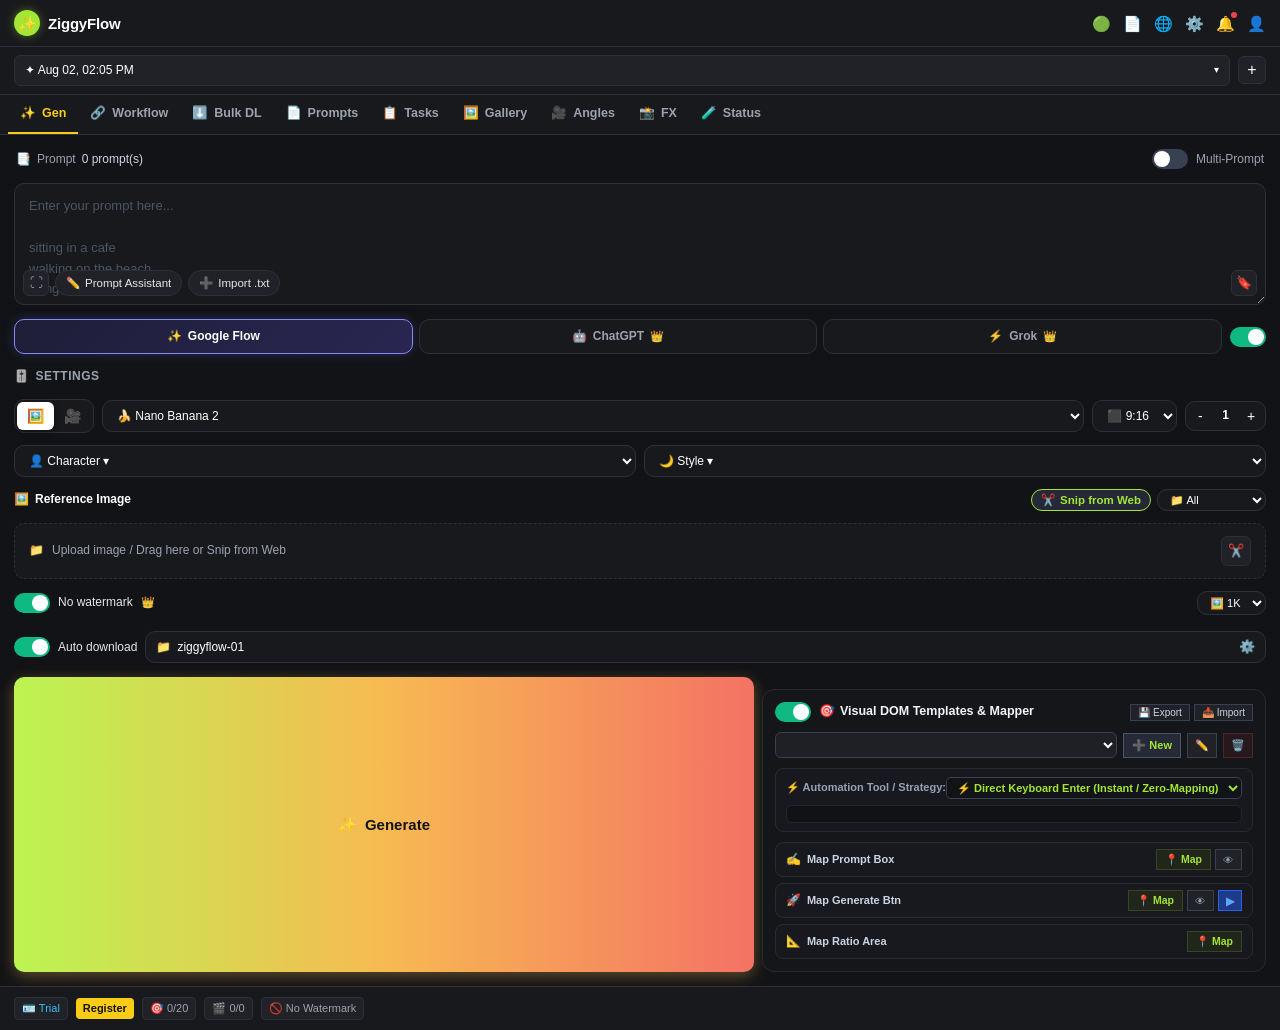
==== commit aa66bb67: "Feature: Advanced Open-Source Automation Strategy Studio with dynamic parameter cards and real-time " ====
--- a/ui/index.html
+++ b/ui/index.html
@@ -477,14 +477,22 @@
           </div>
 
           <!-- Click Strategy Selector -->
-          <div style="background:#18191f;border:1px solid #282a32;border-radius:8px;padding:8px 10px;display:flex;justify-content:space-between;align-items:center;">
-            <span style="font-size:11px;color:#94a3b8;font-weight:600;">⚡ Button Click Strategy:</span>
-            <select id="select-click-strategy" style="background:#121316;border:1px solid #374151;color:#a3e635;font-size:11px;font-weight:700;border-radius:5px;padding:3px 6px;">
-              <option value="standard">Mouse Click Chain (Recommended)</option>
-              <option value="coords">Physical Coordinate Click (X,Y %)</option>
-              <option value="enter">Keyboard Enter Keystroke</option>
-              <option value="double">Double Click / Trigger</option>
-            </select>
+          <div style="background:#18191f;border:1px solid #282a32;border-radius:8px;padding:8px 10px;display:flex;flex-direction:column;gap:6px;">
+            <div style="display:flex;justify-content:space-between;align-items:center;">
+              <span style="font-size:11px;color:#94a3b8;font-weight:600;">⚡ Automation Tool / Strategy:</span>
+              <select id="select-click-strategy" style="background:#121316;border:1px solid #374151;color:#a3e635;font-size:11px;font-weight:700;border-radius:5px;padding:3px 6px;">
+                <option value="enter">⚡ Direct Keyboard Enter (Instant / Zero-Mapping)</option>
+                <option value="standard">🖱️ Mouse Click Chain (Human Simulation)</option>
+                <option value="coords">📍 Physical Coordinate Click (X,Y % Viewport)</option>
+                <option value="double">⚡ Multi-Click & Double Click Burst</option>
+                <option value="react_fiber">⚛️ React 18 Fiber / ValueTracker Invoker</option>
+                <option value="automa_pipeline">🤖 Automa / Playwright Multi-Step Pipeline</option>
+                <option value="xpath_cascade">🧭 XPath & Deep Shadow-DOM Pierce</option>
+              </select>
+            </div>
+
+            <!-- Dynamic Tool Settings Card (Changes dynamically depending on selected tool) -->
+            <div id="strategy-dynamic-settings-card" style="background:#111216;border:1px solid #22252e;border-radius:6px;padding:8px 10px;display:flex;flex-direction:column;gap:8px;"></div>
           </div>
 
           <!-- Mapping Slots Rows -->
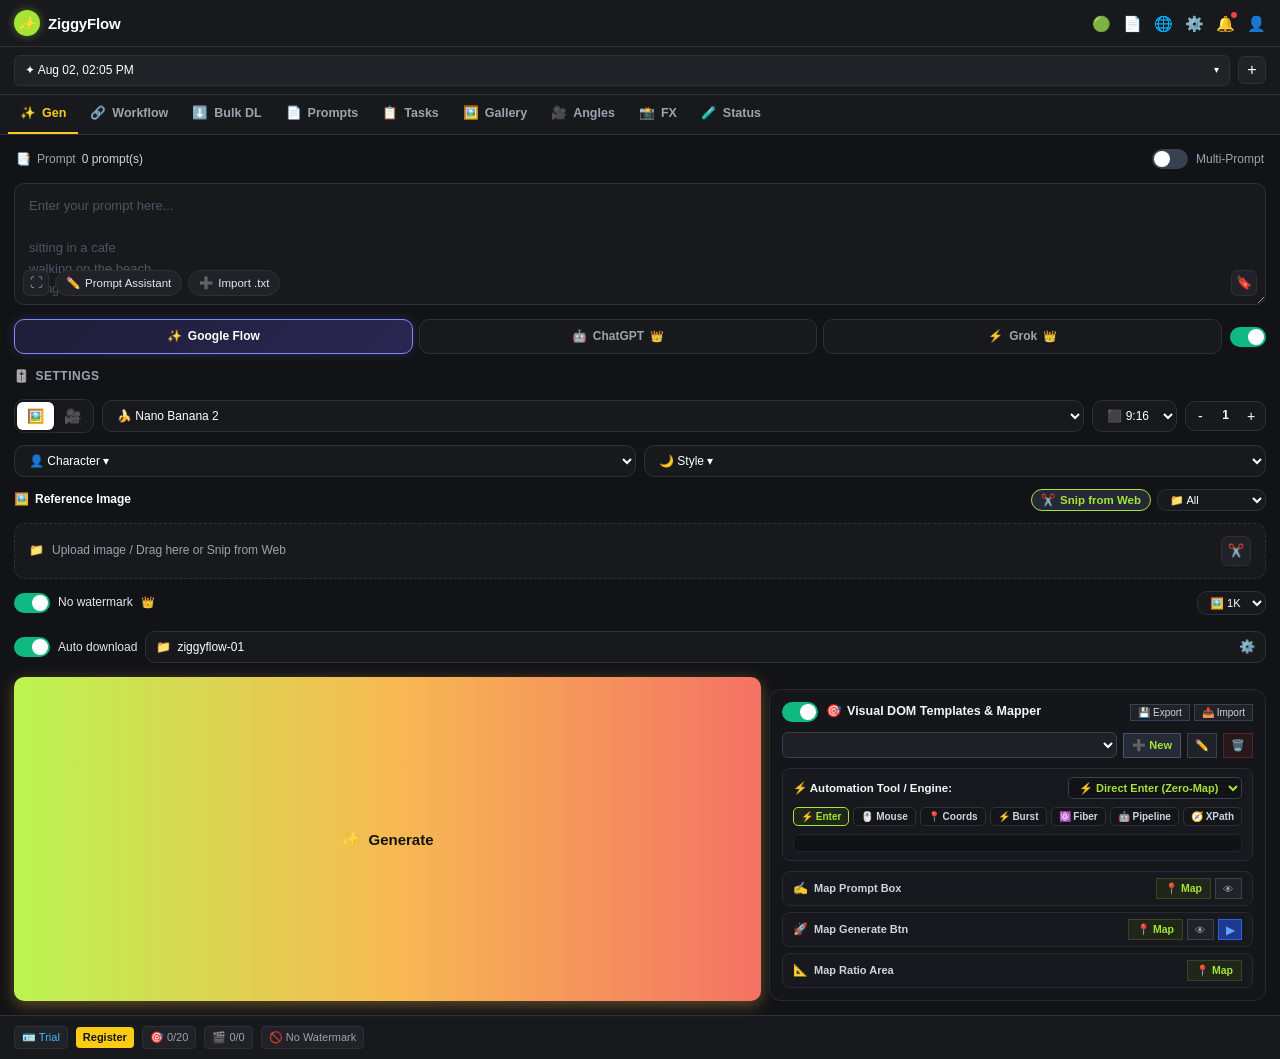
==== commit 560adc5f: "Fix: Seamless DOM tool chips toolbar, reactive settings rendering, and full synchronization across S" ====
--- a/ui/index.html
+++ b/ui/index.html
@@ -476,19 +476,30 @@
             <button class="btn btn-sm" id="btn-delete-template" style="background:#27181c;border:1px solid #4d252a;color:#ef4444;padding:5px 7px;font-size:11px;cursor:pointer;" title="Delete Template">🗑️</button>
           </div>
 
-          <!-- Click Strategy Selector -->
-          <div style="background:#18191f;border:1px solid #282a32;border-radius:8px;padding:8px 10px;display:flex;flex-direction:column;gap:6px;">
+          <!-- Click Strategy Selector & Tool Chips Toolbar -->
+          <div style="background:#18191f;border:1px solid #282a32;border-radius:8px;padding:8px 10px;display:flex;flex-direction:column;gap:8px;">
             <div style="display:flex;justify-content:space-between;align-items:center;">
-              <span style="font-size:11px;color:#94a3b8;font-weight:600;">⚡ Automation Tool / Strategy:</span>
+              <span style="font-size:11.5px;color:#f1f5f9;font-weight:700;">⚡ Automation Tool / Engine:</span>
               <select id="select-click-strategy" style="background:#121316;border:1px solid #374151;color:#a3e635;font-size:11px;font-weight:700;border-radius:5px;padding:3px 6px;">
-                <option value="enter">⚡ Direct Keyboard Enter (Instant / Zero-Mapping)</option>
-                <option value="standard">🖱️ Mouse Click Chain (Human Simulation)</option>
-                <option value="coords">📍 Physical Coordinate Click (X,Y % Viewport)</option>
-                <option value="double">⚡ Multi-Click & Double Click Burst</option>
-                <option value="react_fiber">⚛️ React 18 Fiber / ValueTracker Invoker</option>
-                <option value="automa_pipeline">🤖 Automa / Playwright Multi-Step Pipeline</option>
-                <option value="xpath_cascade">🧭 XPath & Deep Shadow-DOM Pierce</option>
+                <option value="enter">⚡ Direct Enter (Zero-Map)</option>
+                <option value="standard">🖱️ Mouse Click Chain</option>
+                <option value="coords">📍 Viewport Coords (%)</option>
+                <option value="double">⚡ Multi-Click Burst</option>
+                <option value="react_fiber">⚛️ React 18 Fiber</option>
+                <option value="automa_pipeline">🤖 Automa Pipeline</option>
+                <option value="xpath_cascade">🧭 XPath & Shadow-DOM</option>
               </select>
+            </div>
+
+            <!-- Quick Engine Chips Selector -->
+            <div id="strategy-tool-chips" style="display:flex;gap:4px;flex-wrap:wrap;">
+              <button type="button" class="strategy-chip-btn active" data-strat="enter" style="background:#202619;border:1px solid #a3e635;color:#a3e635;font-size:10px;font-weight:700;padding:3px 7px;border-radius:5px;cursor:pointer;">⚡ Enter</button>
+              <button type="button" class="strategy-chip-btn" data-strat="standard" style="background:#141519;border:1px solid #2e3038;color:#cbd5e1;font-size:10px;font-weight:600;padding:3px 7px;border-radius:5px;cursor:pointer;">🖱️ Mouse</button>
+              <button type="button" class="strategy-chip-btn" data-strat="coords" style="background:#141519;border:1px solid #2e3038;color:#cbd5e1;font-size:10px;font-weight:600;padding:3px 7px;border-radius:5px;cursor:pointer;">📍 Coords</button>
+              <button type="button" class="strategy-chip-btn" data-strat="double" style="background:#141519;border:1px solid #2e3038;color:#cbd5e1;font-size:10px;font-weight:600;padding:3px 7px;border-radius:5px;cursor:pointer;">⚡ Burst</button>
+              <button type="button" class="strategy-chip-btn" data-strat="react_fiber" style="background:#141519;border:1px solid #2e3038;color:#cbd5e1;font-size:10px;font-weight:600;padding:3px 7px;border-radius:5px;cursor:pointer;">⚛️ Fiber</button>
+              <button type="button" class="strategy-chip-btn" data-strat="automa_pipeline" style="background:#141519;border:1px solid #2e3038;color:#cbd5e1;font-size:10px;font-weight:600;padding:3px 7px;border-radius:5px;cursor:pointer;">🤖 Pipeline</button>
+              <button type="button" class="strategy-chip-btn" data-strat="xpath_cascade" style="background:#141519;border:1px solid #2e3038;color:#cbd5e1;font-size:10px;font-weight:600;padding:3px 7px;border-radius:5px;cursor:pointer;">🧭 XPath</button>
             </div>
 
             <!-- Dynamic Tool Settings Card (Changes dynamically depending on selected tool) -->
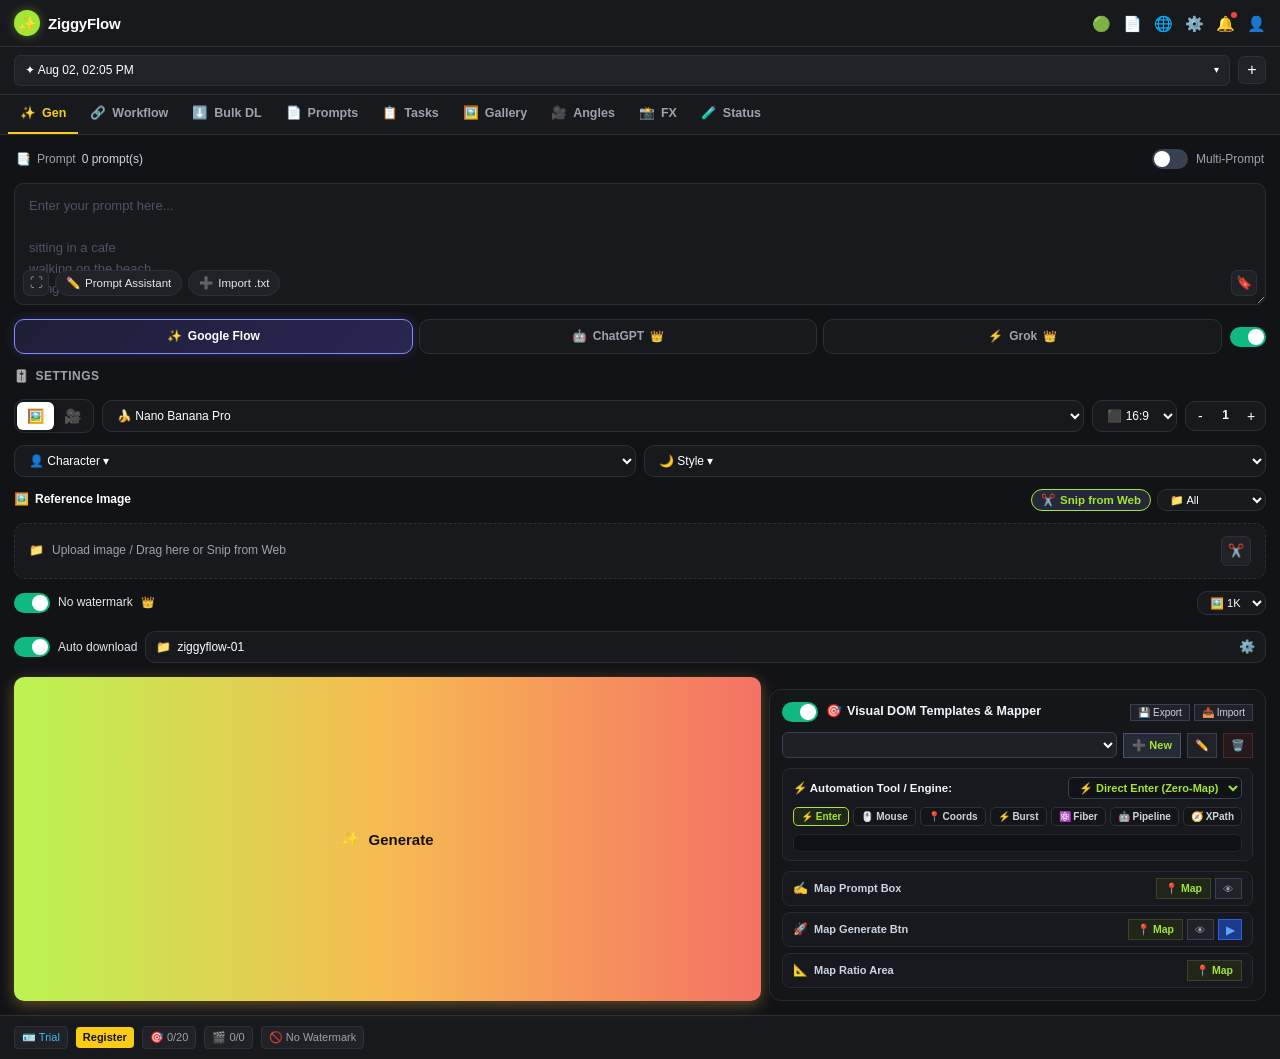
==== commit a9201bdc: "feat: default to Nano Banana Pro model and fix aspect ratio selection (1:1, 3:4, etc.) via 4-tier To" ====
--- a/ui/index.html
+++ b/ui/index.html
@@ -170,17 +170,19 @@
           </div>
 
           <select class="select-control" id="select-model-image" style="flex:1;">
-            <option value="Nano Banana 2" selected>🍌 Nano Banana 2</option>
-            <option value="Nano Banana Pro">🍌 Nano Banana Pro</option>
+            <option value="Nano Banana Pro" selected>🍌 Nano Banana Pro</option>
+            <option value="Nano Banana 2">🍌 Nano Banana 2</option>
+            <option value="Imagen 3">✨ Imagen 3</option>
             <option value="GPT Image 2">🤖 GPT Image 2</option>
             <option value="Grok Imagine">⚡ Grok Imagine</option>
           </select>
 
           <select class="select-control" id="select-aspect-ratio-image" style="width:85px;">
-            <option value="9:16" selected>⬛ 9:16</option>
-            <option value="16:9">⬛ 16:9</option>
+            <option value="16:9" selected>⬛ 16:9</option>
+            <option value="9:16">📱 9:16</option>
             <option value="1:1">⬛ 1:1</option>
             <option value="4:3">⬛ 4:3</option>
+            <option value="3:4">📱 3:4</option>
             <option value="21:9">⬛ 21:9</option>
           </select>
 
@@ -295,9 +297,11 @@
           </select>
 
           <select class="select-control" id="select-aspect-ratio-video" style="width:85px;">
-            <option value="9:16" selected>⬛ 9:16</option>
-            <option value="16:9">⬛ 16:9</option>
+            <option value="16:9" selected>⬛ 16:9</option>
+            <option value="9:16">📱 9:16</option>
             <option value="1:1">⬛ 1:1</option>
+            <option value="4:3">⬛ 4:3</option>
+            <option value="3:4">📱 3:4</option>
             <option value="21:9">⬛ 21:9</option>
           </select>
 
@@ -585,22 +589,45 @@
     <section id="tab-bulk" class="tab-pane">
       <div style="background:var(--bg-panel);border:1px solid var(--border-color);border-radius:10px;padding:12px;display:flex;flex-direction:column;gap:10px;">
         <div style="display:flex;justify-content:space-between;align-items:center;">
-          <div style="font-weight:700;font-size:13px;">⬇️ Bulk 4K Media Harvester</div>
-          <button class="btn btn-sm btn-primary" id="bulk-btn-scan">🔍 Scan Page Media</button>
-        </div>
-        <div style="display:flex;justify-content:space-between;align-items:center;border-top:1px solid var(--border-color);padding-top:8px;">
+          <div style="font-weight:700;font-size:13px;display:flex;align-items:center;gap:6px;">
+            <span>⬇️</span> Bulk Media Harvester
+          </div>
+          <button class="btn btn-sm btn-primary" id="bulk-btn-scan" style="padding:4px 10px;font-weight:700;">🔍 Scan Active Page</button>
+        </div>
+
+        <div style="display:flex;justify-content:space-between;align-items:center;gap:8px;border-top:1px solid #1f222b;padding-top:8px;">
           <div style="display:flex;gap:6px;">
-            <button class="btn btn-sm btn-secondary" id="bulk-btn-select-all">Select All</button>
-            <button class="btn btn-sm btn-secondary" id="bulk-btn-deselect-all">Deselect</button>
-          </div>
-          <span class="badge" id="bulk-selected-count" style="background:#20283e;color:#38bdf8;">0 Selected</span>
-        </div>
-        <div class="folder-input-pill">
-          <span>📁 Save into:</span>
-          <input type="text" id="bulk-subfolder-input" value="ziggyflow-01" />
-        </div>
+            <button class="btn btn-sm btn-secondary" id="bulk-btn-select-all" style="padding:2px 8px;font-size:11px;">Select All</button>
+            <button class="btn btn-sm btn-secondary" id="bulk-btn-deselect-all" style="padding:2px 8px;font-size:11px;">Deselect</button>
+          </div>
+          <div style="display:flex;align-items:center;gap:6px;">
+            <select id="bulk-filter-type" class="select-control" style="font-size:10.5px;padding:2px 6px;">
+              <option value="all">All Media</option>
+              <option value="image">Images Only</option>
+              <option value="video">Videos Only</option>
+            </select>
+            <span class="badge" id="bulk-selected-count" style="background:#20283e;color:#38bdf8;font-size:10.5px;">0/0 Selected</span>
+          </div>
+        </div>
+
+        <div style="display:flex;gap:8px;align-items:center;">
+          <div class="folder-input-pill" style="flex:1;">
+            <span>📁 Folder:</span>
+            <input type="text" id="bulk-subfolder-input" value="ziggyflow_output" style="background:transparent;border:none;color:#fff;font-size:11px;outline:none;width:100%;" />
+          </div>
+          <select id="bulk-resolution-select" class="select-control" style="font-size:11px;width:100px;">
+            <option value="4K">4K Ultra HD</option>
+            <option value="2K">2K Quad HD</option>
+            <option value="1K">1K Standard</option>
+            <option value="Original">Original</option>
+          </select>
+        </div>
+
+        <div id="bulk-scan-status" style="font-size:11px;color:#94a3b8;min-height:16px;">Click "Scan Active Page" to find all generated media.</div>
+
         <div class="grid-2" id="bulk-media-grid" style="max-height:220px;overflow-y:auto;gap:8px;padding-right:2px;"></div>
-        <button class="btn btn-success" id="bulk-btn-download-selected" style="width:100%;">
+
+        <button class="btn btn-success" id="bulk-btn-download-selected" style="width:100%;font-weight:700;padding:8px;">
           ⬇️ Download All Selected Media (4K)
         </button>
         <div id="bulk-download-progress" style="font-size:11px;color:var(--accent-green);text-align:center;font-weight:600;"></div>
@@ -663,6 +690,177 @@
           <button class="btn btn-sm btn-primary" id="diag-btn-self-test">Run Test</button>
         </div>
         <div id="diag-test-log" style="background:#0b0f19;border-radius:6px;padding:10px;min-height:100px;font-family:monospace;font-size:11px;color:#cbd5e1;max-height:160px;overflow-y:auto;"></div>
+      </div>
+    </section>
+
+    <!-- 10. SETTINGS TAB (Matching TobyFlow 1:1) -->
+    <section id="tab-settings" class="tab-pane">
+      <div style="display:flex;flex-direction:column;gap:12px;">
+
+        <!-- Section 1: General & Downloads -->
+        <div style="background:var(--bg-panel);border:1px solid var(--border-color);border-radius:10px;padding:12px;display:flex;flex-direction:column;gap:10px;">
+          <div style="display:flex;justify-content:space-between;align-items:center;border-bottom:1px solid #1f222b;padding-bottom:6px;">
+            <div style="font-weight:700;font-size:12.5px;color:#a3e635;display:flex;align-items:center;gap:6px;">
+              <span>⚙️</span> General & Downloads
+            </div>
+            <button class="btn btn-sm btn-success" id="set-btn-save-all" style="padding:2px 10px;font-size:11px;font-weight:700;">💾 Save All</button>
+          </div>
+
+          <div style="display:flex;justify-content:space-between;align-items:center;">
+            <label style="font-size:11.5px;color:#cbd5e1;">Default Provider</label>
+            <select id="set-default-provider" class="select-control" style="width:140px;font-size:11px;">
+              <option value="flow">Google Flow</option>
+              <option value="chatgpt">ChatGPT</option>
+              <option value="grok">Grok</option>
+            </select>
+          </div>
+
+          <div style="display:flex;justify-content:space-between;align-items:center;">
+            <label style="font-size:11.5px;color:#cbd5e1;">Auto-Download Media</label>
+            <input type="checkbox" id="set-auto-download" style="accent-color:#a3e635;transform:scale(1.2);" />
+          </div>
+
+          <div style="display:flex;justify-content:space-between;align-items:center;">
+            <label style="font-size:11.5px;color:#cbd5e1;">Download Subfolder</label>
+            <input type="text" id="set-subfolder" class="select-control" style="width:140px;font-size:11px;" value="ziggyflow_output" />
+          </div>
+
+          <div style="display:flex;justify-content:space-between;align-items:center;">
+            <label style="font-size:11.5px;color:#cbd5e1;">Filename Template</label>
+            <input type="text" id="set-filename-template" class="select-control" style="width:140px;font-size:11px;" value="[Date]_[Project]_[Prompt]_[Index]" />
+          </div>
+
+          <div style="display:flex;justify-content:space-between;align-items:center;">
+            <label style="font-size:11.5px;color:#cbd5e1;">Image Resolution</label>
+            <select id="set-resolution" class="select-control" style="width:140px;font-size:11px;">
+              <option value="4k">4K Ultra HD</option>
+              <option value="2k">2K Quad HD</option>
+              <option value="1k">1K Standard</option>
+              <option value="original">Original Size</option>
+            </select>
+          </div>
+
+          <div style="display:flex;justify-content:space-between;align-items:center;">
+            <label style="font-size:11.5px;color:#cbd5e1;">Video Resolution</label>
+            <select id="set-video-resolution" class="select-control" style="width:140px;font-size:11px;">
+              <option value="1080p">1080p Full HD</option>
+              <option value="720p">720p HD</option>
+              <option value="4k">4K (when available)</option>
+            </select>
+          </div>
+        </div>
+
+        <!-- Section 2: Flow Watermark Bypass -->
+        <div style="background:var(--bg-panel);border:1px solid rgba(204,255,0,0.25);border-radius:10px;padding:12px;display:flex;flex-direction:column;gap:10px;">
+          <div style="font-weight:700;font-size:12.5px;color:#ccff00;display:flex;align-items:center;gap:6px;border-bottom:1px solid #1f222b;padding-bottom:6px;">
+            <span>🚫</span> Flow — No Watermark
+          </div>
+
+          <div style="display:flex;justify-content:space-between;align-items:center;">
+            <div>
+              <div style="font-size:11.5px;font-weight:600;color:#f1f5f9;">Auto-remove Image Watermark</div>
+              <div style="font-size:10px;color:#94a3b8;">When downloading images from Flow</div>
+            </div>
+            <input type="checkbox" id="set-remove-watermark" style="accent-color:#ccff00;transform:scale(1.2);" />
+          </div>
+        </div>
+
+        <!-- Section 3: AI Platform Defaults -->
+        <div style="background:var(--bg-panel);border:1px solid var(--border-color);border-radius:10px;padding:12px;display:flex;flex-direction:column;gap:10px;">
+          <div style="font-weight:700;font-size:12.5px;color:#38bdf8;display:flex;align-items:center;gap:6px;border-bottom:1px solid #1f222b;padding-bottom:6px;">
+            <span>🤖</span> Google Flow Defaults
+          </div>
+
+          <div style="display:flex;justify-content:space-between;align-items:center;">
+            <label style="font-size:11.5px;color:#cbd5e1;">Default Image Model</label>
+            <select id="set-default-image-model" class="select-control" style="width:140px;font-size:11px;">
+              <option value="Nano Banana Pro" selected>🍌 Nano Banana Pro</option>
+              <option value="Nano Banana 2">🍌 Nano Banana 2</option>
+              <option value="Imagen 3">✨ Imagen 3</option>
+            </select>
+          </div>
+
+          <div style="display:flex;justify-content:space-between;align-items:center;">
+            <label style="font-size:11.5px;color:#cbd5e1;">Default Video Model</label>
+            <select id="set-default-video-model" class="select-control" style="width:140px;font-size:11px;">
+              <option value="Veo 3.1 - Fast">Veo 3.1 - Fast</option>
+              <option value="Veo 3.1 - Quality">Veo 3.1 - Quality</option>
+              <option value="Veo 3.1 - Lite">Veo 3.1 - Lite</option>
+              <option value="Omni Flash">Omni Flash</option>
+            </select>
+          </div>
+
+          <div style="display:flex;justify-content:space-between;align-items:center;">
+            <label style="font-size:11.5px;color:#cbd5e1;">Default Image Ratio</label>
+            <select id="set-default-image-ratio" class="select-control" style="width:140px;font-size:11px;">
+              <option value="16:9">⬛ 16:9</option>
+              <option value="9:16">📱 9:16</option>
+              <option value="1:1">⬛ 1:1</option>
+              <option value="4:3">⬛ 4:3</option>
+              <option value="3:4">📱 3:4</option>
+              <option value="21:9">⬛ 21:9</option>
+            </select>
+          </div>
+
+          <div style="display:flex;justify-content:space-between;align-items:center;">
+            <label style="font-size:11.5px;color:#cbd5e1;">Default Video Ratio</label>
+            <select id="set-default-video-ratio" class="select-control" style="width:140px;font-size:11px;">
+              <option value="16:9">⬛ 16:9</option>
+              <option value="9:16">📱 9:16</option>
+            </select>
+          </div>
+
+          <div style="display:flex;justify-content:space-between;align-items:center;">
+            <label style="font-size:11.5px;color:#cbd5e1;">Default Video Duration</label>
+            <select id="set-default-video-duration" class="select-control" style="width:140px;font-size:11px;">
+              <option value="6s">6 Seconds</option>
+              <option value="10s">10 Seconds</option>
+              <option value="15s">15 Seconds</option>
+            </select>
+          </div>
+        </div>
+
+        <!-- Section 4: Advanced Queue & Automation -->
+        <div style="background:var(--bg-panel);border:1px solid var(--border-color);border-radius:10px;padding:12px;display:flex;flex-direction:column;gap:10px;">
+          <div style="font-weight:700;font-size:12.5px;color:#f59e0b;display:flex;align-items:center;gap:6px;border-bottom:1px solid #1f222b;padding-bottom:6px;">
+            <span>⚡</span> Automation & Delays
+          </div>
+
+          <div style="display:flex;justify-content:space-between;align-items:center;">
+            <label style="font-size:11.5px;color:#cbd5e1;">Input Timeout (ms)</label>
+            <input type="number" id="set-input-timeout" class="select-control" style="width:90px;font-size:11px;" value="1200" min="200" max="5000" step="100" />
+          </div>
+
+          <div style="display:flex;justify-content:space-between;align-items:center;">
+            <label style="font-size:11.5px;color:#cbd5e1;">Random Delay Min (s)</label>
+            <input type="number" id="set-delay-min" class="select-control" style="width:90px;font-size:11px;" value="3" min="1" max="60" />
+          </div>
+
+          <div style="display:flex;justify-content:space-between;align-items:center;">
+            <label style="font-size:11.5px;color:#cbd5e1;">Random Delay Max (s)</label>
+            <input type="number" id="set-delay-max" class="select-control" style="width:90px;font-size:11px;" value="10" min="1" max="120" />
+          </div>
+
+          <div style="display:flex;justify-content:space-between;align-items:center;">
+            <div>
+              <div style="font-size:11.5px;font-weight:600;color:#f1f5f9;">Manual Submit Mode</div>
+              <div style="font-size:10px;color:#94a3b8;">Shows top helper banner on page</div>
+            </div>
+            <input type="checkbox" id="set-manual-submit-mode" style="accent-color:#f59e0b;transform:scale(1.2);" />
+          </div>
+        </div>
+
+        <!-- Section 5: Backup & Storage -->
+        <div style="background:var(--bg-panel);border:1px solid var(--border-color);border-radius:10px;padding:12px;display:flex;flex-direction:column;gap:8px;">
+          <div style="font-weight:700;font-size:12.5px;color:#cbd5e1;border-bottom:1px solid #1f222b;padding-bottom:6px;">
+            📦 Backup & Storage
+          </div>
+          <div style="display:flex;gap:6px;">
+            <button class="btn btn-sm btn-secondary" id="set-btn-backup-export" style="flex:1;">⬇ Export JSON</button>
+            <button class="btn btn-sm btn-secondary" id="set-btn-backup-import" style="flex:1;">⬆ Import JSON</button>
+          </div>
+        </div>
+
       </div>
     </section>
 
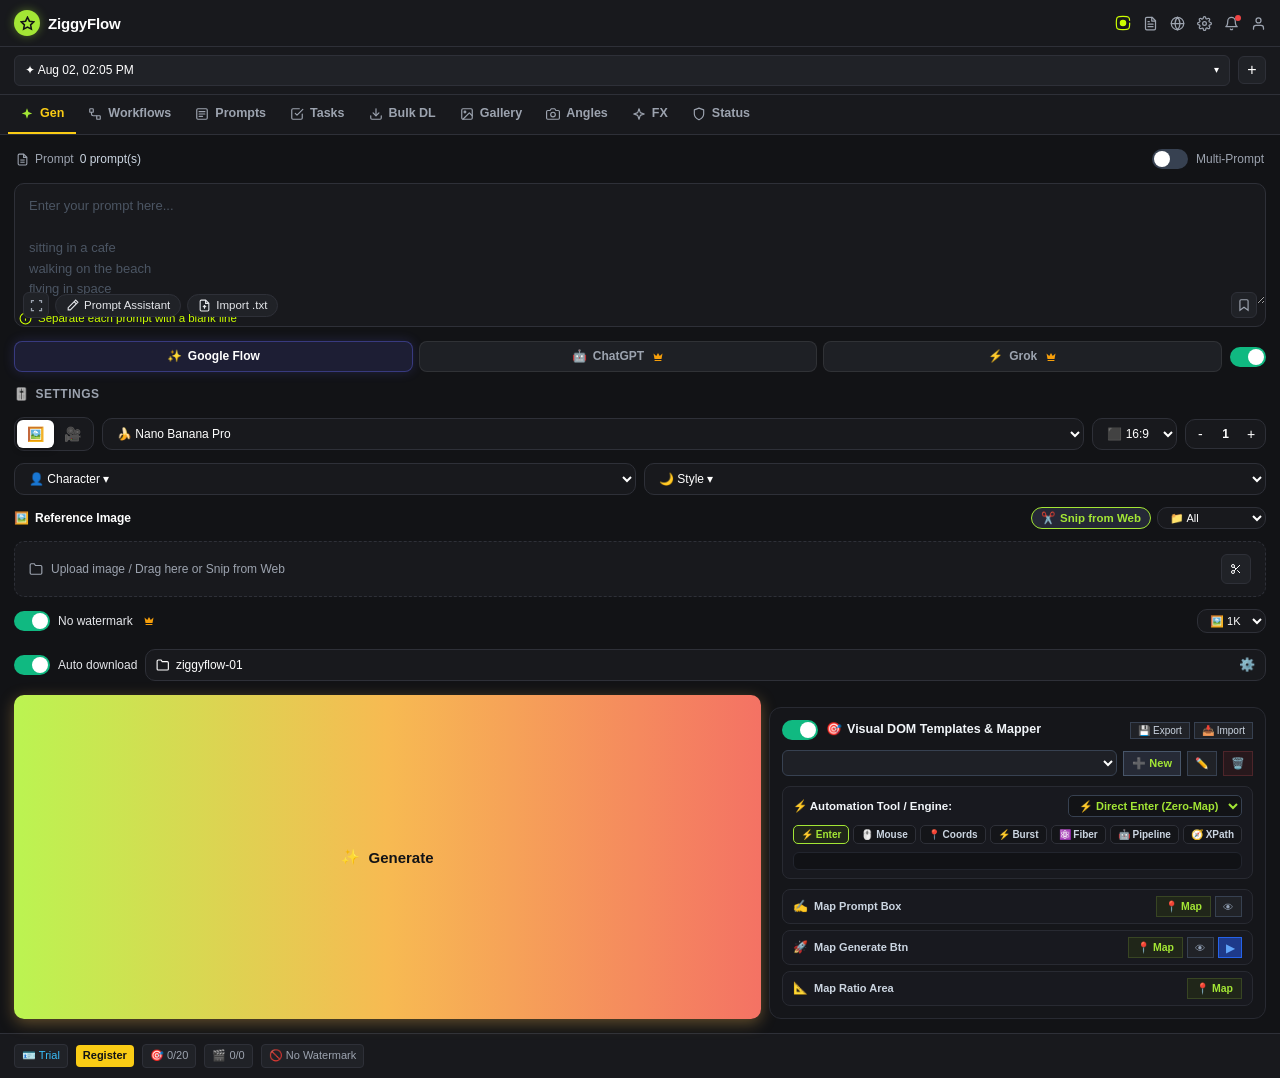
==== commit c31f1793: "feat(ui): convert all emoji icons to TobyFlow minimalist vector SVGs with official Gemini, Flow grad" ====
--- a/ui/index.html
+++ b/ui/index.html
@@ -11,19 +11,31 @@
   <!-- Header Bar -->
   <header class="app-header">
     <div class="brand-section">
-      <div class="brand-icon">✨</div>
+      <div class="brand-icon">
+        <svg width="15" height="15" viewBox="0 0 24 24" fill="none" stroke="#121316" stroke-width="2.5"><polygon points="12 2 15.09 8.26 22 9.27 17 14.14 18.18 21.02 12 17.77 5.82 21.02 7 14.14 2 9.27 8.91 8.26 12 2"/></svg>
+      </div>
       <span class="brand-name">ZiggyFlow</span>
     </div>
     <div class="header-icons">
-      <div class="header-icon-btn" id="hdr-btn-toggle" title="Flow Status">🟢</div>
-      <div class="header-icon-btn" id="hdr-btn-docs" title="Logs / Presets">📄</div>
-      <div class="header-icon-btn" id="hdr-btn-web" title="Web & Cloud Sync">🌐</div>
-      <div class="header-icon-btn" id="hdr-btn-settings" title="Settings">⚙️</div>
+      <div class="header-icon-btn header-icon-btn--capture" id="hdr-btn-toggle" title="Screen Capture">
+        <svg width="16" height="16" viewBox="0 0 24 24" fill="none" stroke="#ccff00" stroke-width="1.8"><circle cx="12" cy="12" r="4" fill="#ccff00"/><path d="M22 12C22 16.7 22 19 20.5 20.5C19 22 16.7 22 12 22C7.3 22 5 22 3.5 20.5C2 19 2 16.7 2 12C2 7.3 2 5 3.5 3.5C5 2 7.3 2 12 2C16.7 2 19 2 20.5 3.5C21.5 4.4 21.8 5.8 21.9 8" stroke-linecap="round"/></svg>
+      </div>
+      <div class="header-icon-btn" id="hdr-btn-docs" title="Changelog / Docs">
+        <svg width="15" height="15" viewBox="0 0 24 24" fill="none" stroke="currentColor" stroke-width="2" stroke-linecap="round" stroke-linejoin="round"><path d="M14.5 2H6a2 2 0 0 0-2 2v16a2 2 0 0 0 2 2h12a2 2 0 0 0 2-2V7.5L14.5 2z"/><polyline points="14 2 14 8 20 8"/><line x1="16" y1="13" x2="8" y2="13"/><line x1="16" y1="17" x2="8" y2="17"/><line x1="10" y1="9" x2="8" y2="9"/></svg>
+      </div>
+      <div class="header-icon-btn" id="hdr-btn-web" title="Web & Cloud Sync">
+        <svg width="15" height="15" viewBox="0 0 24 24" fill="none" stroke="currentColor" stroke-width="2" stroke-linecap="round" stroke-linejoin="round"><circle cx="12" cy="12" r="10"/><line x1="2" y1="12" x2="22" y2="12"/><path d="M12 2a15.3 15.3 0 0 1 4 10 15.3 15.3 0 0 1-4 10 15.3 15.3 0 0 1-4-10 15.3 15.3 0 0 1 4-10z"/></svg>
+      </div>
+      <div class="header-icon-btn" id="hdr-btn-settings" title="Settings">
+        <svg width="15" height="15" viewBox="0 0 24 24" fill="none" stroke="currentColor" stroke-width="2" stroke-linecap="round" stroke-linejoin="round"><circle cx="12" cy="12" r="3"/><path d="M19.4 15a1.65 1.65 0 0 0 .33 1.82l.06.06a2 2 0 0 1 0 2.83 2 2 0 0 1-2.83 0l-.06-.06a1.65 1.65 0 0 0-1.82-.33 1.65 1.65 0 0 0-1 1.51V21a2 2 0 0 1-2 2 2 2 0 0 1-2-2v-.09A1.65 1.65 0 0 0 9 19.4a1.65 1.65 0 0 0-1.82.33l-.06.06a2 2 0 0 1-2.83 0 2 2 0 0 1 0-2.83l.06-.06a1.65 1.65 0 0 0 .33-1.82 1.65 1.65 0 0 0-1.51-1H3a2 2 0 0 1-2-2 2 2 0 0 1 2-2h.09A1.65 1.65 0 0 0 4.6 9a1.65 1.65 0 0 0-.33-1.82l-.06-.06a2 2 0 0 1 0-2.83 2 2 0 0 1 2.83 0l.06.06a1.65 1.65 0 0 0 1.82.33H9a1.65 1.65 0 0 0 1-1.51V3a2 2 0 0 1 2-2 2 2 0 0 1 2 2v.09a1.65 1.65 0 0 0 1 1.51 1.65 1.65 0 0 0 1.82-.33l.06-.06a2 2 0 0 1 2.83 0 2 2 0 0 1 0 2.83l-.06.06a1.65 1.65 0 0 0-.33 1.82V9a1.65 1.65 0 0 0 1.51 1H21a2 2 0 0 1 2 2 2 2 0 0 1-2 2h-.09a1.65 1.65 0 0 0-1.51 1z"/></svg>
+      </div>
       <div class="header-icon-btn" id="hdr-btn-bell" title="Notifications">
-        🔔
+        <svg width="15" height="15" viewBox="0 0 24 24" fill="none" stroke="currentColor" stroke-width="2" stroke-linecap="round" stroke-linejoin="round"><path d="M18 8A6 6 0 0 0 6 8c0 7-3 9-3 9h18s-3-2-3-9"/><path d="M13.73 21a2 2 0 0 1-3.46 0"/></svg>
         <div class="header-dot"></div>
       </div>
-      <div class="header-icon-btn" id="hdr-btn-profile" title="Account Profile">👤</div>
+      <div class="header-icon-btn" id="hdr-btn-profile" title="Account Profile">
+        <svg width="15" height="15" viewBox="0 0 24 24" fill="none" stroke="currentColor" stroke-width="2" stroke-linecap="round" stroke-linejoin="round"><path d="M20 21v-2a4 4 0 0 0-4-4H8a4 4 0 0 0-4 4v2"/><circle cx="12" cy="7" r="4"/></svg>
+      </div>
     </div>
   </header>
 
@@ -54,39 +66,39 @@
   <!-- Main Navigation Tabs -->
   <nav class="main-nav-tabs">
     <div class="nav-tab-btn active" data-tab="gen">
-      <span>✨</span>
+      <svg width="14" height="14" viewBox="0 0 24 24" fill="#a3e635"><path d="M12 2L14.4 8.6L21 11L14.4 13.4L12 20L9.6 13.4L3 11L9.6 8.6L12 2Z"/></svg>
       <span>Gen</span>
     </div>
     <div class="nav-tab-btn" data-tab="workflow">
-      <span>🔗</span>
-      <span>Workflow</span>
+      <svg width="14" height="14" viewBox="0 0 24 24" fill="none" stroke="currentColor" stroke-width="2" stroke-linecap="round" stroke-linejoin="round"><rect x="3" y="3" width="6" height="6" rx="1"/><rect x="15" y="15" width="6" height="6" rx="1"/><path d="M6 9v3a3 3 0 0 0 3 3h6"/></svg>
+      <span>Workflows</span>
+    </div>
+    <div class="nav-tab-btn" data-tab="prompts">
+      <svg width="14" height="14" viewBox="0 0 24 24" fill="none" stroke="currentColor" stroke-width="2" stroke-linecap="round" stroke-linejoin="round"><rect x="3" y="3" width="18" height="18" rx="2"/><path d="M7 8h10M7 12h10M7 16h6"/></svg>
+      <span>Prompts</span>
+    </div>
+    <div class="nav-tab-btn" data-tab="tasks">
+      <svg width="14" height="14" viewBox="0 0 24 24" fill="none" stroke="currentColor" stroke-width="2" stroke-linecap="round" stroke-linejoin="round"><path d="M9 11l3 3L22 4"/><path d="M21 12v7a2 2 0 0 1-2 2H5a2 2 0 0 1-2-2V5a2 2 0 0 1 2-2h11"/></svg>
+      <span>Tasks</span>
     </div>
     <div class="nav-tab-btn" data-tab="bulk">
-      <span>⬇️</span>
+      <svg width="14" height="14" viewBox="0 0 24 24" fill="none" stroke="currentColor" stroke-width="2" stroke-linecap="round" stroke-linejoin="round"><path d="M21 15v4a2 2 0 0 1-2 2H5a2 2 0 0 1-2-2v-4"/><polyline points="7 10 12 15 17 10"/><line x1="12" y1="15" x2="12" y2="3"/></svg>
       <span>Bulk DL</span>
     </div>
-    <div class="nav-tab-btn" data-tab="prompts">
-      <span>📄</span>
-      <span>Prompts</span>
-    </div>
-    <div class="nav-tab-btn" data-tab="tasks">
-      <span>📋</span>
-      <span>Tasks</span>
-    </div>
     <div class="nav-tab-btn" data-tab="gallery">
-      <span>🖼️</span>
+      <svg width="14" height="14" viewBox="0 0 24 24" fill="none" stroke="currentColor" stroke-width="2" stroke-linecap="round" stroke-linejoin="round"><rect x="3" y="3" width="18" height="18" rx="2"/><circle cx="8.5" cy="8.5" r="1.5"/><polyline points="21 15 16 10 5 21"/></svg>
       <span>Gallery</span>
     </div>
     <div class="nav-tab-btn" data-tab="angles">
-      <span>🎥</span>
+      <svg width="14" height="14" viewBox="0 0 24 24" fill="none" stroke="currentColor" stroke-width="2" stroke-linecap="round" stroke-linejoin="round"><path d="M23 19a2 2 0 0 1-2 2H3a2 2 0 0 1-2-2V8a2 2 0 0 1 2-2h4l2-3h6l2 3h4a2 2 0 0 1 2 2z"/><circle cx="12" cy="13" r="4"/></svg>
       <span>Angles</span>
     </div>
     <div class="nav-tab-btn" data-tab="effects">
-      <span>📸</span>
+      <svg width="14" height="14" viewBox="0 0 24 24" fill="none" stroke="currentColor" stroke-width="2" stroke-linecap="round" stroke-linejoin="round"><path d="m12 3-1.9 5.8a2 2 0 0 1-1.3 1.3L3 12l5.8 1.9a2 2 0 0 1 1.3 1.3L12 21l1.9-5.8a2 2 0 0 1 1.3-1.3L21 12l-5.8-1.9a2 2 0 0 1-1.3-1.3L12 3z"/></svg>
       <span>FX</span>
     </div>
     <div class="nav-tab-btn" data-tab="diagnostics">
-      <span>🧪</span>
+      <svg width="14" height="14" viewBox="0 0 24 24" fill="none" stroke="currentColor" stroke-width="2" stroke-linecap="round" stroke-linejoin="round"><path d="M12 22s8-4 8-10V5l-8-3-8 3v7c0 6 8 10 8 10z"/></svg>
       <span>Status</span>
     </div>
   </nav>
@@ -100,7 +112,7 @@
       <!-- Prompt Header Row -->
       <div class="prompt-header-row">
         <div class="prompt-count-badge">
-          <span>📑</span>
+          <svg width="13" height="13" viewBox="0 0 24 24" fill="none" stroke="currentColor" stroke-width="2"><path d="M14 2H6a2 2 0 0 0-2 2v16a2 2 0 0 0 2 2h12a2 2 0 0 0 2-2V8z"/><polyline points="14 2 14 8 20 8"/><line x1="16" y1="13" x2="8" y2="13"/><line x1="16" y1="17" x2="8" y2="17"/></svg>
           <span>Prompt</span>
           <span id="prompt-count-label" style="color:#cbd5e1;">0 prompt(s)</span>
         </div>
@@ -116,18 +128,26 @@
         
         <div class="prompt-toolbar">
           <div class="prompt-chips-left">
-            <div class="chip-icon-only" id="chip-btn-snip" title="Snip Reference Image from Web">⛶</div>
-            <div class="chip-btn" id="chip-btn-assistant">
-              <span>✏️</span>
+            <button type="button" class="chip-icon-only" id="chip-btn-snip" title="Snip Reference Image from Web">
+              <svg width="15" height="15" viewBox="0 0 24 24" fill="none" stroke="currentColor" stroke-width="2"><path d="M4 8V4h4M20 8V4h-4M4 16v4h4M20 16v4h-4"/></svg>
+            </button>
+            <button type="button" class="chip-btn" id="chip-btn-assistant">
+              <svg width="13" height="13" viewBox="0 0 24 24" fill="none" stroke="currentColor" stroke-width="2"><path d="m18 2 4 4-14 14H4v-4L18 2zM15 5l4 4"/></svg>
               <span>Prompt Assistant</span>
-            </div>
-            <div class="chip-btn" id="chip-btn-import">
-              <span>➕</span>
+            </button>
+            <button type="button" class="chip-btn" id="chip-btn-import">
+              <svg width="13" height="13" viewBox="0 0 24 24" fill="none" stroke="currentColor" stroke-width="2"><path d="M14 2H6a2 2 0 0 0-2 2v16a2 2 0 0 0 2 2h12a2 2 0 0 0 2-2V8z"/><polyline points="14 2 14 8 20 8"/><line x1="12" y1="18" x2="12" y2="12"/><polyline points="9 15 12 12 15 15"/></svg>
               <span>Import .txt</span>
               <input type="file" id="gen-file-import" accept=".txt,.csv" style="display:none;" />
-            </div>
-          </div>
-          <div class="chip-icon-only" id="chip-btn-save-tpl" title="Save as Prompt Template">🔖</div>
+            </button>
+          </div>
+          <button type="button" class="chip-icon-only" id="chip-btn-save-tpl" title="Save as Prompt Template">
+            <svg width="14" height="14" viewBox="0 0 24 24" fill="none" stroke="currentColor" stroke-width="2"><path d="M19 21l-7-5-7 5V5a2 2 0 0 1 2-2h10a2 2 0 0 1 2 2z"/></svg>
+          </button>
+        </div>
+        <div class="prompt-hint-row" style="display:flex;align-items:center;gap:6px;font-size:11.5px;color:#ccff00;margin-top:6px;padding-left:4px;">
+          <svg width="13" height="13" viewBox="0 0 24 24" fill="none" stroke="currentColor" stroke-width="2"><circle cx="12" cy="12" r="10"/><line x1="12" y1="16" x2="12" y2="12"/><line x1="12" y1="8" x2="12.01" y2="8"/></svg>
+          <span>Separate each prompt with a blank line</span>
         </div>
       </div>
 
@@ -141,12 +161,12 @@
           <div class="provider-pill" data-provider="chatgpt">
             <span>🤖</span>
             <span>ChatGPT</span>
-            <span class="crown-badge">👑</span>
+            <svg class="crown-icon" width="12" height="12" viewBox="0 0 24 24" fill="#f59e0b"><path d="M5 16L3 5L8.5 10L12 4L15.5 10L21 5L19 16H5ZM19 19C19 19.6 18.6 20 18 20H6C5.4 20 5 19.6 5 19V18H19V19Z"/></svg>
           </div>
           <div class="provider-pill" data-provider="grok">
             <span>⚡</span>
             <span>Grok</span>
-            <span class="crown-badge">👑</span>
+            <svg class="crown-icon" width="12" height="12" viewBox="0 0 24 24" fill="#f59e0b"><path d="M5 16L3 5L8.5 10L12 4L15.5 10L21 5L19 16H5ZM19 19C19 19.6 18.6 20 18 20H6C5.4 20 5 19.6 5 19V18H19V19Z"/></svg>
           </div>
         </div>
         <div class="provider-toggle-switch active" id="provider-auto-toggle" title="Auto Multi-AI Mode"></div>
@@ -234,12 +254,12 @@
 
         <div class="dropzone-box" id="dropzone-upload-img">
           <div class="dropzone-text" id="dropzone-content-img">
-            <span>📁</span>
+            <svg width="14" height="14" viewBox="0 0 24 24" fill="none" stroke="currentColor" stroke-width="2"><path d="M22 19a2 2 0 0 1-2 2H4a2 2 0 0 1-2-2V5a2 2 0 0 1 2-2h5l2 3h9a2 2 0 0 1 2 2z"/></svg>
             <span id="dropzone-label-img">Upload image / Drag here or Snip from Web</span>
             <input type="file" id="dropzone-file-input-img" accept="image/*" style="display:none;" />
           </div>
           <div style="display:flex;gap:6px;align-items:center;">
-            <div class="dropzone-snip-btn" id="dropzone-snip-btn-img" title="Snip from Web Page">✂️</div>
+            <div class="dropzone-snip-btn" id="dropzone-snip-btn-vid" title="Snip from Web Page"><svg width="12" height="12" viewBox="0 0 24 24" fill="none" stroke="currentColor" stroke-width="2"><circle cx="6" cy="6" r="3"/><circle cx="6" cy="18" r="3"/><line x1="20" y1="4" x2="8.12" y2="15.88"/><line x1="14.47" y1="14.48" x2="20" y2="20"/><line x1="8.12" y1="8.12" x2="12" y2="12"/></svg></div>
           </div>
         </div>
 
@@ -248,7 +268,7 @@
           <div class="toggle-switch-wrapper">
             <div class="provider-toggle-switch active" id="toggle-watermark-img"></div>
             <span>No watermark</span>
-            <span class="crown-badge">👑</span>
+            <svg class="crown-icon" width="12" height="12" viewBox="0 0 24 24" fill="#f59e0b"><path d="M5 16L3 5L8.5 10L12 4L15.5 10L21 5L19 16H5ZM19 19C19 19.6 18.6 20 18 20H6C5.4 20 5 19.6 5 19V18H19V19Z"/></svg>
           </div>
 
           <select class="select-control" id="select-resolution-img" style="padding:4px 8px;font-size:11px;">
@@ -362,12 +382,12 @@
         <!-- Main Video Reference Dropzone -->
         <div class="dropzone-box" id="dropzone-upload-vid">
           <div class="dropzone-text" id="dropzone-content-vid">
-            <span>📁</span>
+            <svg width="14" height="14" viewBox="0 0 24 24" fill="none" stroke="currentColor" stroke-width="2"><path d="M22 19a2 2 0 0 1-2 2H4a2 2 0 0 1-2-2V5a2 2 0 0 1 2-2h5l2 3h9a2 2 0 0 1 2 2z"/></svg>
             <span id="dropzone-label-vid">Upload reference / Drag here or Snip from Web</span>
             <input type="file" id="dropzone-file-input-vid" accept="image/*" style="display:none;" />
           </div>
           <div style="display:flex;gap:6px;align-items:center;">
-            <div class="dropzone-snip-btn" id="dropzone-snip-btn-vid" title="Snip from Web Page">✂️</div>
+            <div class="dropzone-snip-btn" id="dropzone-snip-btn-vid" title="Snip from Web Page"><svg width="12" height="12" viewBox="0 0 24 24" fill="none" stroke="currentColor" stroke-width="2"><circle cx="6" cy="6" r="3"/><circle cx="6" cy="18" r="3"/><line x1="20" y1="4" x2="8.12" y2="15.88"/><line x1="14.47" y1="14.48" x2="20" y2="20"/><line x1="8.12" y1="8.12" x2="12" y2="12"/></svg></div>
           </div>
         </div>
 
@@ -379,8 +399,7 @@
               <span>⛶ START</span>
             </div>
             <div class="keyframe-dashed-slot" id="slot-start-frame">
-              <span style="font-size:14px;">➕</span>
-              <span>Add</span>
+              <svg width="15" height="15" viewBox="0 0 24 24" fill="none" stroke="currentColor" stroke-width="2.5"><line x1="12" y1="5" x2="12" y2="19"/><line x1="5" y1="12" x2="19" y2="12"/></svg><span>Add</span>
               <input type="file" id="input-start-frame" accept="image/*" style="display:none;" />
             </div>
           </div>
@@ -391,8 +410,7 @@
               <span>⛶ END</span>
             </div>
             <div class="keyframe-dashed-slot" id="slot-end-frame">
-              <span style="font-size:14px;">➕</span>
-              <span>Add</span>
+              <svg width="15" height="15" viewBox="0 0 24 24" fill="none" stroke="currentColor" stroke-width="2.5"><line x1="12" y1="5" x2="12" y2="19"/><line x1="5" y1="12" x2="19" y2="12"/></svg><span>Add</span>
               <input type="file" id="input-end-frame" accept="image/*" style="display:none;" />
             </div>
           </div>
@@ -403,7 +421,7 @@
           <div class="toggle-switch-wrapper">
             <div class="provider-toggle-switch active" id="toggle-watermark-vid"></div>
             <span>No watermark</span>
-            <span class="crown-badge">👑</span>
+            <svg class="crown-icon" width="12" height="12" viewBox="0 0 24 24" fill="#f59e0b"><path d="M5 16L3 5L8.5 10L12 4L15.5 10L21 5L19 16H5ZM19 19C19 19.6 18.6 20 18 20H6C5.4 20 5 19.6 5 19V18H19V19Z"/></svg>
           </div>
 
           <select class="select-control" id="select-resolution-vid" style="padding:4px 8px;font-size:11px;">
@@ -425,7 +443,7 @@
         </div>
 
         <div class="folder-input-pill">
-          <span>📁</span>
+          <svg width="14" height="14" viewBox="0 0 24 24" fill="none" stroke="currentColor" stroke-width="2"><path d="M22 19a2 2 0 0 1-2 2H4a2 2 0 0 1-2-2V5a2 2 0 0 1 2-2h5l2 3h9a2 2 0 0 1 2 2z"/></svg>
           <input type="text" id="input-subfolder" value="ziggyflow-01" placeholder="Folder name..." />
           <span style="cursor:pointer;font-size:13px;" id="btn-folder-settings" title="Folder Settings">⚙️</span>
         </div>
@@ -552,34 +570,112 @@
       </div>
     </section>
 
-    <!-- 2. WORKFLOW TAB -->
+    <!-- 2. WORKFLOW TAB (TobyFlow Parity Architecture) -->
     <section id="tab-workflow" class="tab-pane">
-      <div class="workflow-toolbar" style="margin-bottom:8px;">
-        <div style="display:flex;gap:6px;">
-          <button class="btn btn-sm btn-primary" id="wf-btn-add-node">➕ Add Node</button>
-          <button class="btn btn-sm btn-secondary" id="wf-btn-clear">Clear</button>
-          <button class="btn btn-sm btn-secondary" id="wf-btn-export">Export</button>
-          <button class="btn btn-sm btn-secondary" id="wf-btn-import">Import</button>
-        </div>
-        <div style="display:flex;gap:6px;">
-          <button class="btn btn-sm btn-secondary" id="wf-btn-sim-run">🧪 Test</button>
-          <button class="btn btn-sm btn-success" id="wf-btn-run">▶ Run Live</button>
-        </div>
-      </div>
-
-      <div class="node-palette" id="wf-palette" style="display:none;">
-        <div style="font-size:11px;font-weight:700;color:#94a3b8;text-transform:uppercase;">Add Pipeline Node</div>
-        <div class="palette-item" data-node-type="generator_flow">🎬 Google Flow (Omni Flash / Veo 3.1)</div>
-        <div class="palette-item" data-node-type="generator_chatgpt">🎨 ChatGPT (GPT Image 2)</div>
-        <div class="palette-item" data-node-type="generator_grok">⚡ Grok (Aurora Video)</div>
-        <div class="palette-item" data-node-type="enhancer">🤖 AI Prompt Enhancer</div>
-        <div class="palette-item" data-node-type="download">⬇️ Auto 4K Download</div>
-      </div>
-
-      <div class="workflow-pane-container">
-        <div class="workflow-canvas-container" id="wf-canvas-container">
-          <div class="workflow-canvas" id="wf-canvas">
-            <svg class="workflow-svg-layer" id="wf-svg-layer"></svg>
+      <!-- Workflow Subtabs Navigation Bar -->
+      <div class="wf-subtabs-nav">
+        <button class="wf-subtab-btn active" data-subtab="templates" id="wf-subtab-templates">
+          <span>📋</span>
+          <span>Templates</span>
+        </button>
+        <button class="wf-subtab-btn" data-subtab="workflows" id="wf-subtab-workflows">
+          <svg width="14" height="14" viewBox="0 0 24 24" fill="none" stroke="currentColor" stroke-width="2"><path d="M22 19a2 2 0 0 1-2 2H4a2 2 0 0 1-2-2V5a2 2 0 0 1 2-2h5l2 3h9a2 2 0 0 1 2 2z"/></svg>
+          <span>My Workflows</span>
+          <span class="wf-subtab-badge" id="wf-saved-count">3</span>
+        </button>
+        <button class="wf-subtab-btn" data-subtab="editor" id="wf-subtab-editor">
+          <span>🎨</span>
+          <span>Visual Studio</span>
+        </button>
+      </div>
+
+      <!-- Subtab 1: Templates Catalog -->
+      <div class="wf-subtab-content active" id="wf-pane-templates">
+        <!-- Template Filter Category Chips -->
+        <div class="wf-template-filter-bar">
+          <button class="wf-filter-chip active" data-cat="all">All</button>
+          <button class="wf-filter-chip" data-cat="cinematic">🎬 Cinematic</button>
+          <button class="wf-filter-chip" data-cat="character">👤 Character</button>
+          <button class="wf-filter-chip" data-cat="social">📱 Shorts / Social</button>
+          <button class="wf-filter-chip" data-cat="ecommerce">🛍️ E-Commerce</button>
+          <button class="wf-filter-chip" data-cat="anime">⛩️ Anime / Art</button>
+        </div>
+
+        <div class="wf-templates-grid" id="wf-templates-grid">
+          <!-- Populated dynamically via JS -->
+        </div>
+      </div>
+
+      <!-- Subtab 2: My Saved Workflows -->
+      <div class="wf-subtab-content" id="wf-pane-workflows" style="display:none;">
+        <div class="wf-workflows-header">
+          <div style="font-weight:700;font-size:12px;color:#cbd5e1;">Saved Automation Pipelines</div>
+          <button class="btn btn-sm btn-primary" id="wf-btn-create-blank">➕ + New Blank Pipeline</button>
+        </div>
+        <div class="wf-saved-list" id="wf-saved-list">
+          <!-- Populated dynamically via JS -->
+        </div>
+      </div>
+
+      <!-- Subtab 3: Visual Canvas Editor Studio -->
+      <div class="wf-subtab-content" id="wf-pane-editor" style="display:none;">
+        <div class="workflow-toolbar">
+          <div style="display:flex;gap:4px;align-items:center;flex-wrap:wrap;">
+            <button class="btn btn-sm btn-primary" id="wf-btn-add-node">➕ Add Node</button>
+            <button class="btn btn-sm btn-secondary" id="wf-btn-save-wf" title="Save Workflow">💾 Save</button>
+            <button class="btn btn-sm btn-secondary" id="wf-btn-clear" title="Clear Canvas">🗑️ Clear</button>
+            <button class="btn btn-sm btn-secondary" id="wf-btn-export" title="Export JSON">📤 Export</button>
+            <button class="btn btn-sm btn-secondary" id="wf-btn-import" title="Import JSON">📥 Import</button>
+          </div>
+          <div style="display:flex;gap:4px;align-items:center;">
+            <button class="btn btn-sm btn-secondary" id="wf-btn-sim-run" title="Test Run Simulation">🧪 Test</button>
+            <button class="btn btn-sm btn-success" id="wf-btn-run" title="Run Pipeline Live on Browser Tabs">▶ Run Live</button>
+          </div>
+        </div>
+
+        <!-- Node Palette Dropdown -->
+        <div class="node-palette" id="wf-palette" style="display:none;">
+          <div style="font-size:10px;font-weight:700;color:#94a3b8;text-transform:uppercase;margin-bottom:4px;">Add Pipeline Node</div>
+          <div class="palette-item" data-node-type="generator_flow">🎬 Google Flow (Nano Banana Pro / Veo 3.1)</div>
+          <div class="palette-item" data-node-type="generator_chatgpt">🎨 ChatGPT (GPT Image 2)</div>
+          <div class="palette-item" data-node-type="generator_grok">⚡ Grok (Aurora Video / Imagine)</div>
+          <div class="palette-item" data-node-type="enhancer">🤖 AI Prompt Enhancer</div>
+          <div class="palette-item" data-node-type="camera_angle">📐 3D Multi-Angle Camera 360°</div>
+          <div class="palette-item" data-node-type="image_effects">🌙 Image FX Shader Filter</div>
+          <div class="palette-item" data-node-type="download">⬇️ Auto 4K Download</div>
+          <div class="palette-item" data-node-type="telegram_notify">📱 Telegram Bot Notification</div>
+        </div>
+
+        <div class="workflow-pane-container">
+          <div class="workflow-canvas-container" id="wf-canvas-container">
+            <div class="workflow-canvas" id="wf-canvas">
+              <svg class="workflow-svg-layer" id="wf-svg-layer"></svg>
+            </div>
+
+            <!-- Canvas Floating Zoom / Fit Controls -->
+            <div class="wf-canvas-controls">
+              <button class="wf-control-btn" id="wf-btn-zoom-in" title="Zoom In">+</button>
+              <span class="wf-zoom-level" id="wf-zoom-level">100%</span>
+              <button class="wf-control-btn" id="wf-btn-zoom-out" title="Zoom Out">-</button>
+              <button class="wf-control-btn" id="wf-btn-zoom-fit" title="Fit to View">⛶</button>
+            </div>
+          </div>
+
+          <!-- Execution Console Drawer -->
+          <div class="wf-execution-drawer" id="wf-execution-drawer">
+            <div class="wf-drawer-header" id="wf-drawer-header">
+              <div style="display:flex;align-items:center;gap:6px;font-size:11px;font-weight:700;color:#94a3b8;">
+                <span id="wf-drawer-icon">⚡</span>
+                <span id="wf-drawer-title">Pipeline Execution Log</span>
+              </div>
+              <div style="display:flex;align-items:center;gap:6px;">
+                <span class="badge" id="wf-exec-status-badge" style="background:#1e293b;color:#94a3b8;font-size:10px;">Ready</span>
+                <span style="cursor:pointer;color:#64748b;font-size:12px;" id="wf-drawer-toggle">▼</span>
+              </div>
+            </div>
+            <div class="wf-drawer-body" id="wf-drawer-body" style="display:none;">
+              <div id="wf-log-content" style="font-family:monospace;font-size:10.5px;color:#cbd5e1;max-height:100px;overflow-y:auto;line-height:1.5;"></div>
+            </div>
           </div>
         </div>
       </div>
--- a/ui/css/app.css
+++ b/ui/css/app.css
@@ -1139,3 +1139,576 @@
   box-shadow: 0 6px 18px rgba(163, 230, 53, 0.5);
 }
 
+/* ============================================= */
+/* TOBYFLOW WORKFLOW SUBTABS & STUDIO STYLING    */
+/* ============================================= */
+.wf-subtabs-nav {
+  display: flex;
+  background: #111215;
+  border-radius: 8px;
+  padding: 3px;
+  gap: 3px;
+  margin-bottom: 8px;
+  border: 1px solid #23252d;
+}
+
+.wf-subtab-btn {
+  flex: 1;
+  display: flex;
+  align-items: center;
+  justify-content: center;
+  gap: 5px;
+  background: transparent;
+  border: none;
+  color: #94a3b8;
+  font-size: 11.5px;
+  font-weight: 600;
+  padding: 6px 10px;
+  border-radius: 6px;
+  cursor: pointer;
+  transition: all 0.15s ease;
+}
+
+.wf-subtab-btn:hover {
+  color: #fff;
+  background: #1a1c23;
+}
+
+.wf-subtab-btn.active {
+  background: #252836;
+  color: #a3e635;
+  font-weight: 700;
+  box-shadow: 0 2px 6px rgba(0, 0, 0, 0.3);
+}
+
+.wf-subtab-badge {
+  background: #374151;
+  color: #cbd5e1;
+  font-size: 9.5px;
+  padding: 1px 5px;
+  border-radius: 10px;
+  font-weight: 800;
+}
+
+.wf-subtab-btn.active .wf-subtab-badge {
+  background: #3f6212;
+  color: #bef264;
+}
+
+/* Template Filters & Grid */
+.wf-template-filter-bar {
+  display: flex;
+  gap: 4px;
+  overflow-x: auto;
+  padding-bottom: 6px;
+  margin-bottom: 8px;
+}
+
+.wf-filter-chip {
+  background: #15161a;
+  border: 1px solid #282a32;
+  color: #94a3b8;
+  font-size: 10.5px;
+  font-weight: 600;
+  padding: 3px 8px;
+  border-radius: 12px;
+  white-space: nowrap;
+  cursor: pointer;
+  transition: all 0.15s ease;
+}
+
+.wf-filter-chip:hover {
+  color: #fff;
+  border-color: #475569;
+}
+
+.wf-filter-chip.active {
+  background: #232d16;
+  border-color: #a3e635;
+  color: #a3e635;
+  font-weight: 700;
+}
+
+.wf-templates-grid {
+  display: grid;
+  grid-template-columns: repeat(auto-fill, minmax(180px, 1fr));
+  gap: 10px;
+  max-height: calc(100vh - 170px);
+  overflow-y: auto;
+  padding-right: 2px;
+}
+
+.wf-template-card {
+  background: #141519;
+  border: 1px solid #262932;
+  border-radius: 10px;
+  padding: 10px;
+  display: flex;
+  flex-direction: column;
+  gap: 8px;
+  transition: all 0.18s ease;
+  position: relative;
+}
+
+.wf-template-card:hover {
+  border-color: #4f5b66;
+  transform: translateY(-2px);
+  box-shadow: 0 8px 20px rgba(0, 0, 0, 0.4);
+}
+
+.wf-tpl-banner {
+  height: 60px;
+  background: linear-gradient(135deg, #1e293b 0%, #0f172a 100%);
+  border-radius: 6px;
+  display: flex;
+  align-items: center;
+  justify-content: center;
+  font-size: 24px;
+  border: 1px solid #2d3340;
+}
+
+.wf-tpl-title {
+  font-size: 12px;
+  font-weight: 700;
+  color: #f1f5f9;
+  line-height: 1.3;
+}
+
+.wf-tpl-desc {
+  font-size: 10.5px;
+  color: #94a3b8;
+  line-height: 1.35;
+  flex: 1;
+}
+
+.wf-tpl-footer {
+  display: flex;
+  align-items: center;
+  justify-content: space-between;
+  border-top: 1px solid #1f2229;
+  padding-top: 6px;
+}
+
+.wf-tpl-tag {
+  font-size: 9.5px;
+  color: #38bdf8;
+  background: #0c4a6e33;
+  padding: 1px 6px;
+  border-radius: 4px;
+  font-weight: 600;
+}
+
+/* My Workflows List */
+.wf-workflows-header {
+  display: flex;
+  align-items: center;
+  justify-content: space-between;
+  margin-bottom: 10px;
+}
+
+.wf-saved-list {
+  display: flex;
+  flex-direction: column;
+  gap: 8px;
+  max-height: calc(100vh - 180px);
+  overflow-y: auto;
+}
+
+.wf-saved-card {
+  background: #141519;
+  border: 1px solid #262932;
+  border-radius: 10px;
+  padding: 10px 12px;
+  display: flex;
+  align-items: center;
+  justify-content: space-between;
+  transition: all 0.15s ease;
+}
+
+.wf-saved-card:hover {
+  border-color: #3e4452;
+  background: #181a20;
+}
+
+.wf-saved-info {
+  display: flex;
+  flex-direction: column;
+  gap: 3px;
+}
+
+.wf-saved-name {
+  font-size: 12.5px;
+  font-weight: 700;
+  color: #f1f5f9;
+}
+
+.wf-saved-meta {
+  font-size: 10.5px;
+  color: #94a3b8;
+}
+
+.wf-saved-actions {
+  display: flex;
+  gap: 4px;
+  align-items: center;
+}
+
+/* Canvas & Dot-Grid Background */
+.workflow-canvas-container {
+  position: relative;
+  width: 100%;
+  height: 100%;
+  overflow: hidden;
+  background: #0c0d10;
+}
+
+.workflow-canvas {
+  position: absolute;
+  top: 0;
+  left: 0;
+  width: 3000px;
+  height: 3000px;
+  background-image: radial-gradient(#262a36 1.2px, transparent 1.2px);
+  background-size: 20px 20px;
+  transform-origin: 0 0;
+}
+
+.workflow-svg-layer {
+  position: absolute;
+  top: 0;
+  left: 0;
+  width: 100%;
+  height: 100%;
+  pointer-events: none;
+  z-index: 5;
+}
+
+/* Floating Zoom & Controls */
+.wf-canvas-controls {
+  position: absolute;
+  bottom: 12px;
+  right: 12px;
+  display: flex;
+  align-items: center;
+  gap: 4px;
+  background: rgba(18, 19, 23, 0.85);
+  backdrop-filter: blur(6px);
+  border: 1px solid #2e323b;
+  border-radius: 8px;
+  padding: 3px 6px;
+  z-index: 50;
+}
+
+.wf-control-btn {
+  background: #252834;
+  border: 1px solid #374151;
+  color: #f1f5f9;
+  width: 24px;
+  height: 24px;
+  border-radius: 4px;
+  display: flex;
+  align-items: center;
+  justify-content: center;
+  font-size: 12px;
+  font-weight: bold;
+  cursor: pointer;
+}
+
+.wf-control-btn:hover {
+  background: #374151;
+}
+
+.wf-zoom-level {
+  font-size: 10.5px;
+  font-weight: 700;
+  color: #94a3b8;
+  padding: 0 4px;
+}
+
+/* Node Elements on Canvas */
+.wf-node {
+  position: absolute;
+  width: 270px;
+  background: #15161b;
+  border: 1.5px solid #2e323b;
+  border-radius: 12px;
+  box-shadow: 0 10px 25px rgba(0, 0, 0, 0.6);
+  z-index: 10;
+  display: flex;
+  flex-direction: column;
+  transition: border-color 0.15s ease, box-shadow 0.15s ease;
+  user-select: none;
+}
+
+.wf-node:hover {
+  border-color: #4b5563;
+}
+
+.wf-node.selected {
+  border-color: #a3e635;
+  box-shadow: 0 0 16px rgba(163, 230, 53, 0.35);
+}
+
+.wf-node.running {
+  border-color: #38bdf8;
+  box-shadow: 0 0 20px rgba(56, 189, 248, 0.4);
+  animation: wfNodePulse 1.5s infinite;
+}
+
+.wf-node.completed {
+  border-color: #10b981;
+}
+
+.wf-node.failed {
+  border-color: #ef4444;
+}
+
+@keyframes wfNodePulse {
+  0% { box-shadow: 0 0 10px rgba(56, 189, 248, 0.3); }
+  50% { box-shadow: 0 0 24px rgba(56, 189, 248, 0.7); }
+  100% { box-shadow: 0 0 10px rgba(56, 189, 248, 0.3); }
+}
+
+.wf-node-header {
+  padding: 8px 12px;
+  background: #1b1c22;
+  border-top-left-radius: 10px;
+  border-top-right-radius: 10px;
+  border-bottom: 1px solid #262932;
+  display: flex;
+  align-items: center;
+  justify-content: space-between;
+  cursor: grab;
+  font-size: 11.5px;
+  font-weight: 700;
+  color: #f1f5f9;
+}
+
+.wf-node-header:active {
+  cursor: grabbing;
+}
+
+.wf-node-body {
+  padding: 10px 12px;
+  display: flex;
+  flex-direction: column;
+  gap: 8px;
+}
+
+.wf-node-status-badge {
+  font-size: 9.5px;
+  font-weight: 800;
+  padding: 1px 6px;
+  border-radius: 4px;
+}
+
+.wf-status-idle { background: #262932; color: #94a3b8; }
+.wf-status-running { background: #0c4a6e; color: #38bdf8; }
+.wf-status-completed { background: #064e3b; color: #34d399; }
+.wf-status-failed { background: #450a0a; color: #f87171; }
+
+.wf-node-thumb-preview {
+  width: 100%;
+  height: 90px;
+  border-radius: 6px;
+  object-fit: cover;
+  border: 1px solid #374151;
+  margin-top: 4px;
+  cursor: pointer;
+}
+
+/* Ports / Sockets */
+.wf-port {
+  position: absolute;
+  width: 13px;
+  height: 13px;
+  border-radius: 50%;
+  background: #374151;
+  border: 2.5px solid #111215;
+  cursor: crosshair;
+  z-index: 20;
+  transition: all 0.15s ease;
+}
+
+.wf-port:hover {
+  transform: scale(1.4);
+  background: #a3e635;
+}
+
+.wf-port-in {
+  left: -7px;
+  top: 50%;
+  transform: translateY(-50%);
+}
+
+.wf-port-out {
+  right: -7px;
+  top: 50%;
+  transform: translateY(-50%);
+  background: #38bdf8;
+}
+
+.wf-port-ref {
+  left: -7px;
+  top: 75%;
+  transform: translateY(-50%);
+  background: #f59e0b;
+}
+
+/* Bezier Curved Wires */
+.workflow-wire {
+  fill: none;
+  stroke: #475569;
+  stroke-width: 3px;
+  pointer-events: stroke;
+  cursor: pointer;
+  transition: stroke 0.15s ease;
+}
+
+.workflow-wire:hover {
+  stroke: #ef4444;
+  stroke-width: 4px;
+}
+
+.workflow-wire.active {
+  stroke: #a3e635;
+  stroke-dasharray: 6 3;
+  animation: wireFlow 0.8s linear infinite;
+}
+
+.workflow-wire.running {
+  stroke: #38bdf8;
+  stroke-dasharray: 8 4;
+  animation: wireFlow 0.6s linear infinite;
+}
+
+.workflow-wire.completed {
+  stroke: #10b981;
+}
+
+@keyframes wireFlow {
+  from { stroke-dashoffset: 18; }
+  to { stroke-dashoffset: 0; }
+}
+
+/* Execution Drawer */
+.wf-execution-drawer {
+  background: #111216;
+  border-top: 1px solid #262932;
+  position: relative;
+  z-index: 40;
+}
+
+.wf-drawer-header {
+  padding: 6px 12px;
+  display: flex;
+  align-items: center;
+  justify-content: space-between;
+  cursor: pointer;
+  background: #16171c;
+}
+
+.wf-drawer-body {
+  padding: 8px 12px;
+  background: #0b0c0e;
+}
+
+
+
+
+/* Minimalist Pill & SVG Enhancements */
+.pill-icon-circle {
+  width: 17px;
+  height: 17px;
+  border-radius: 50%;
+  background: #ccff00;
+  color: #121316;
+  display: inline-flex;
+  align-items: center;
+  justify-content: center;
+  flex-shrink: 0;
+}
+
+.provider-pills {
+  display: flex;
+  gap: 6px;
+  align-items: center;
+  flex-wrap: wrap;
+}
+
+.provider-pill {
+  display: flex;
+  align-items: center;
+  gap: 6px;
+  padding: 6px 12px;
+  background: #1e2025;
+  border: 1px solid rgba(255, 255, 255, 0.08);
+  border-radius: 8px;
+  cursor: pointer;
+  font-size: 12px;
+  font-weight: 600;
+  color: var(--text-gray);
+  transition: all 0.15s ease;
+}
+
+.provider-pill:hover {
+  background: #252830;
+  color: #fff;
+  border-color: rgba(255, 255, 255, 0.16);
+}
+
+.provider-pill.active-flow {
+  background: rgba(99, 102, 241, 0.14);
+  border-color: rgba(99, 102, 241, 0.4);
+  color: #fff;
+  box-shadow: 0 0 12px rgba(99, 102, 241, 0.2);
+}
+
+.provider-pill[data-provider="gemini"].active {
+  background: linear-gradient(135deg, rgba(27, 161, 227, 0.15) 0%, rgba(156, 108, 254, 0.15) 50%, rgba(255, 93, 143, 0.15) 100%);
+  border-color: rgba(156, 108, 254, 0.45);
+  color: #fff;
+  box-shadow: 0 0 12px rgba(156, 108, 254, 0.25);
+}
+
+.provider-pill[data-provider="chatgpt"].active {
+  background: rgba(16, 185, 129, 0.14);
+  border-color: rgba(16, 185, 129, 0.4);
+  color: #fff;
+}
+
+.provider-pill[data-provider="grok"].active {
+  background: rgba(255, 255, 255, 0.12);
+  border-color: rgba(255, 255, 255, 0.3);
+  color: #fff;
+}
+
+.crown-icon {
+  flex-shrink: 0;
+  margin-left: 2px;
+}
+
+.mode-toggle-btn {
+  display: inline-flex;
+  align-items: center;
+  justify-content: center;
+  width: 32px;
+  height: 32px;
+  border-radius: 8px;
+  border: 1px solid rgba(255, 255, 255, 0.08);
+  background: #18191d;
+  color: var(--text-gray);
+  cursor: pointer;
+  transition: all 0.15s;
+}
+
+.mode-toggle-btn:hover {
+  background: #252830;
+  color: #fff;
+}
+
+.mode-toggle-btn.active {
+  background: #252830;
+  border-color: rgba(255, 255, 255, 0.25);
+  color: #fff;
+}
